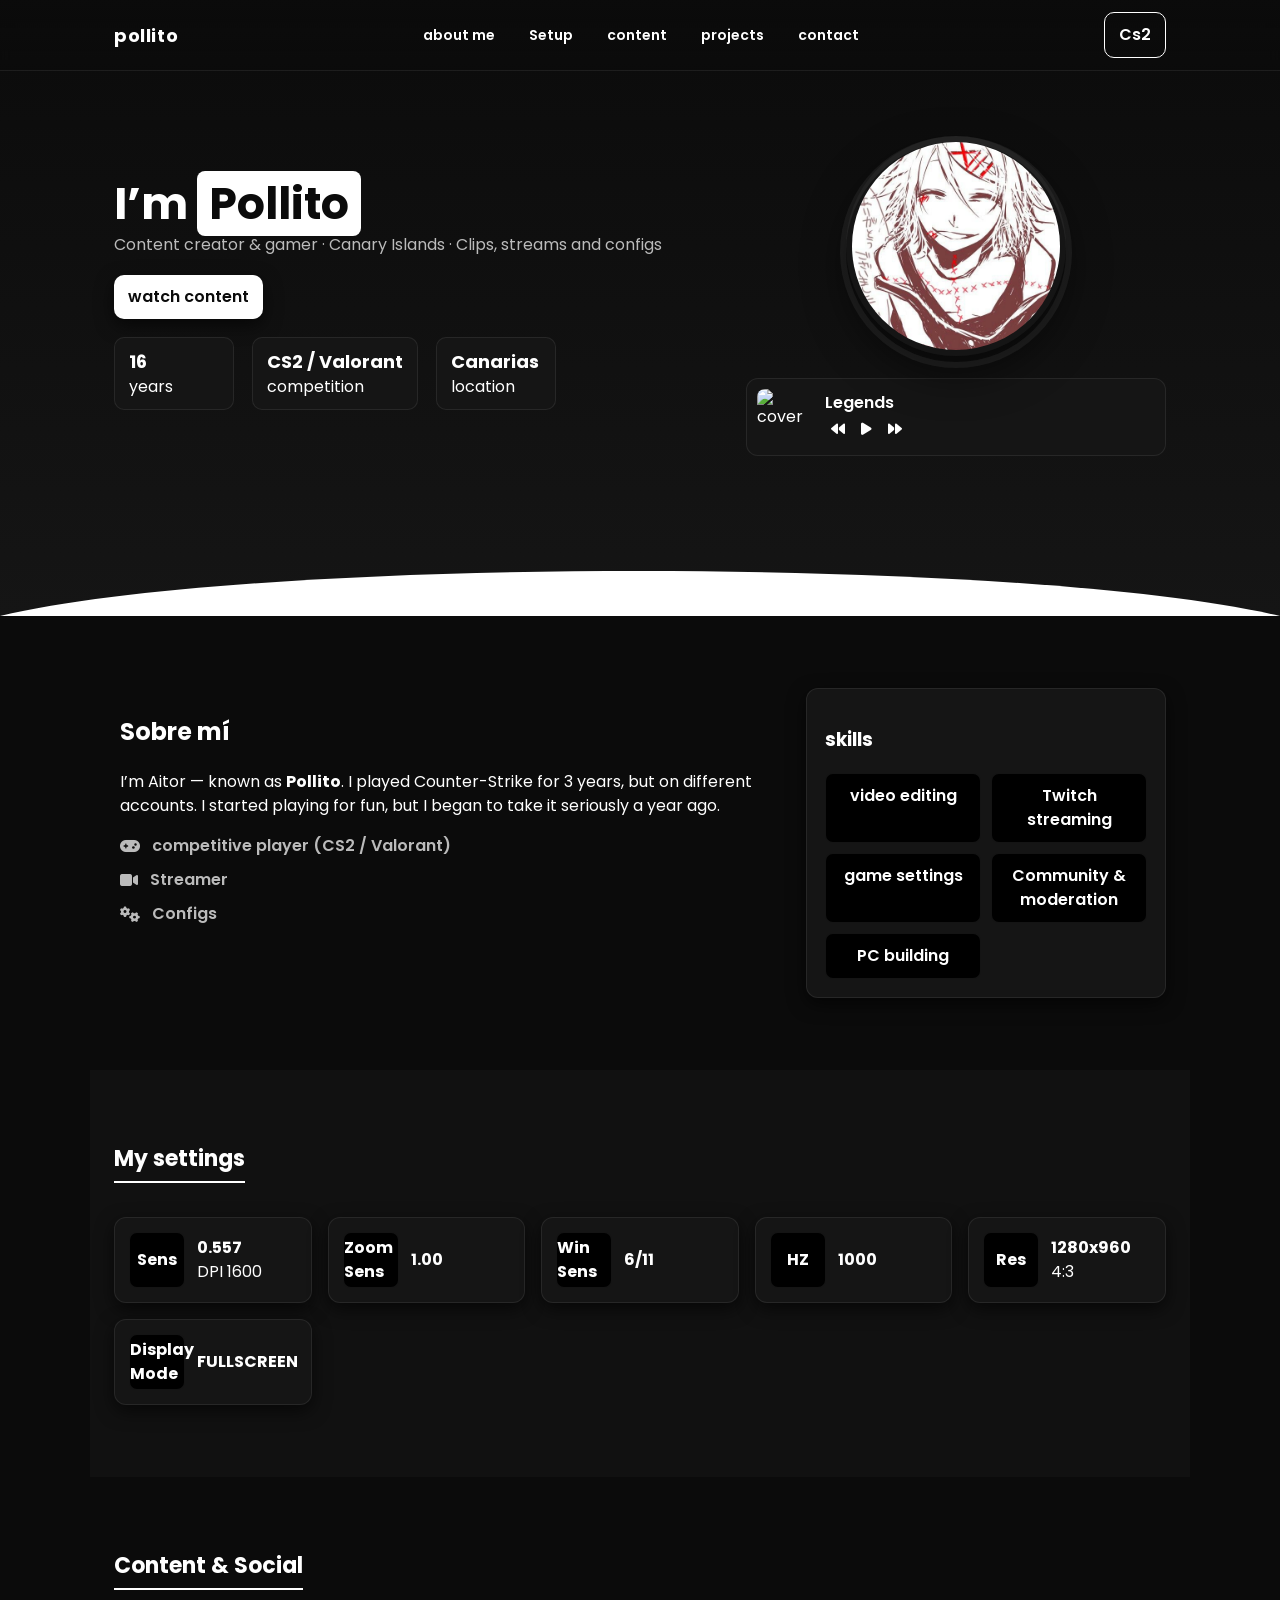
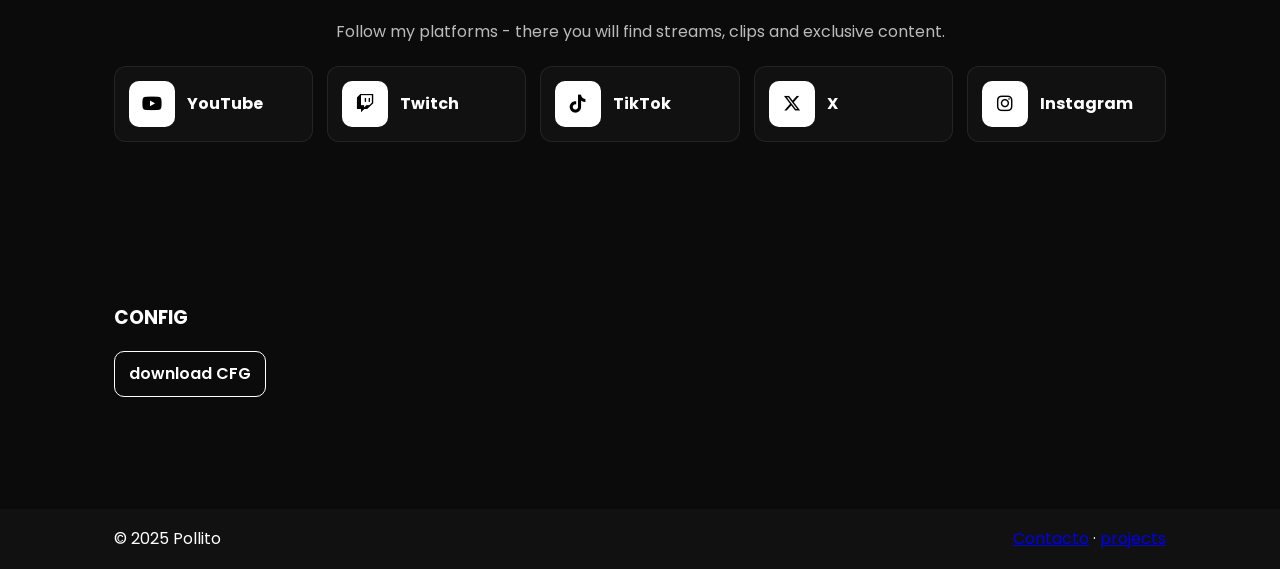
==== cs2.html @ b2fb880d "Add files via upload" ====
<!DOCTYPE html>
<html lang="es">
<head>
  <meta charset="utf-8" />
  <meta name="viewport" content="width=device-width,initial-scale=1" />
  <title>Pollito</title>

  <link href="https://fonts.googleapis.com/css2?family=Poppins:wght@300;400;600;700&display=swap" rel="stylesheet">
  <link rel="stylesheet" href="https://cdnjs.cloudflare.com/ajax/libs/font-awesome/6.5.0/css/all.min.css">

  <link rel="stylesheet" href="css/style.css">

  <script src="https://cdnjs.cloudflare.com/ajax/libs/gsap/3.12.0/gsap.min.js" defer></script>
  <script src="https://cdnjs.cloudflare.com/ajax/libs/gsap/3.12.0/ScrollTrigger.min.js" defer></script>
</head>
<body>

  <header class="nav">
    <div class="nav-inner">
      <div class="brand">pollito</div>
      <nav>
        <a href="#about">about me</a>
        <a href="#setup">Setup</a>
        <a href="#content">content</a>
        <a href="#projects">projects</a>
        <a href="#contact">contact</a>
      </nav>
      <a href="cs2.html" target="_blank" id="cta-join" class="btn-outline">
        Cs2
      </a>
    </div>
  </header>

  <section class="hero" id="home" aria-label="Hero">
    <div class="hero-inner">
      <div class="hero-left">
        <h1 class="hero-title">I’m <span>Pollito</span></h1>
        <p class="hero-sub">Content creator & gamer · Canary Islands · Clips, streams and configs</p>

        <div class="hero-actions">
          <a href="#content" class="btn-solid">watch content</a>
        </div>

        <div class="hero-stats">
          <div><strong>16</strong><span>years</span></div>
          <div><strong>CS2 / Valorant</strong><span>competition</span></div>
          <div><strong>Canarias</strong><span>location</span></div>
        </div>
      </div>

      <div class="hero-right">
        <div class="portrait-wrap">
          <img src="images/perfil.jpg" alt="Foto de Pollito" class="portrait">
          <div class="portrait-ring"></div>
        </div>
        <div class="mini-player">
          <img src="images/default-cover.jpg" alt="cover" id="mini-cover" class="mini-cover">
          <div class="mini-meta">
            <div id="mini-title">Legends</div>
            <div class="mini-controls">
              <button id="mini-prev"><i class="fas fa-backward"></i></button>
              <button id="mini-play"><i class="fas fa-play"></i></button>
              <button id="mini-next"><i class="fas fa-forward"></i></button>
              <audio id="audio-player"></audio>
            </div>
          </div>
        </div>
      </div>
    </div>

    <svg class="hero-divider" width="100%" height="60" viewBox="0 0 100 20" preserveAspectRatio="none" aria-hidden="true">
      <path d="M0,20 C20,0 80,0 100,20 L100,100 L0,100 Z" fill="#fff"></path>
    </svg>
  </section>

  <section id="about" class="section">
    <div class="container">
      <div class="section-grid about-grid">
        <div class="about-card">
          <h2>Sobre mí</h2>
          <p>I’m Aitor — known as <strong>Pollito</strong>. I played Counter-Strike for 3 years, but on different accounts. I started playing for fun, but I began to take it seriously a year ago.</p>
          <ul class="about-list">
            <li><i class="fas fa-gamepad"></i> competitive player (CS2 / Valorant)</li>
            <li><i class="fas fa-video"></i> Streamer</li>
            <li><i class="fas fa-cogs"></i> Configs</li>
          </ul>
        </div>

        <div class="skills-card">
          <h3>skills</h3>
          <div class="skills-grid">
            <div class="skill">video editing</div>
            <div class="skill">Twitch streaming</div>
            <div class="skill">game settings</div>
            <div class="skill">Community & moderation</div>
            <div class="skill">PC building</div>
          </div>
        </div>
      </div>
    </div>
  </section>

  <section id="setup" class="section section-alt">
    <div class="container">
      <h2 class="section-title center">My settings</h2>
      <div class="setup-grid">
        <div class="setup-card">
          <div class="setup-icon">Sens</div>
          <div class="setup-desc"><strong>0.557</strong><span>DPI 1600</span></div>
        </div>
        <div class="setup-card">
          <div class="setup-icon">Zoom Sens</div>
          <div class="setup-desc"><strong>1.00</strong><span></span></div>
        </div>
        <div class="setup-card">
          <div class="setup-icon">Win Sens</div>
          <div class="setup-desc"><strong>6/11</strong><span></span></div>
        </div>
        <div class="setup-card">
          <div class="setup-icon">HZ</div>
          <div class="setup-desc"><strong>1000</strong><span></span></div>
        </div>
        <div class="setup-card">
          <div class="setup-icon">Res</div>
          <div class="setup-desc"><strong>1280x960</strong><span>4:3</span></div>
        </div>
        <div class="setup-card">
          <div class="setup-icon">Display Mode</div>
          <div class="setup-desc"><strong>FULLSCREEN</strong><span></span></div>
        </div>
      </div>
    </div>
  </section>

  <section id="content" class="section">
    <div class="container">
      <h2 class="section-title">Content & Social</h2>
      <p class="muted center">Follow my platforms - there you will find streams, clips and exclusive content.</p>

      <div class="social-grid">
        <a class="social-card" href="https://youtube.com/@pollito-p7k" target="_blank">
          <div class="icon"><i class="fab fa-youtube"></i></div>
          <div class="meta"><strong>YouTube</strong><span></span></div>
        </a>

        <a class="social-card" href="https://twitch.tv/aitorgs10" target="_blank">
          <div class="icon"><i class="fab fa-twitch"></i></div>
          <div class="meta"><strong>Twitch</strong><span></span></div>
        </a>

        <a class="social-card" href="https://www.tiktok.com/@pollito99998" target="_blank">
          <div class="icon"><i class="fab fa-tiktok"></i></div>
          <div class="meta"><strong>TikTok</strong><span></span></div>
        </a>

        <a class="social-card" href="https://x.com/pollito1337" target="_blank">
          <div class="icon"><i class="fab fa-x-twitter"></i></div>
          <div class="meta"><strong>X</strong><span></span></div>
        </a>

        <a class="social-card" href="https://instagram.com/tuusuario" target="_blank">
          <div class="icon"><i class="fab fa-instagram"></i></div>
          <div class="meta"><strong>Instagram</strong><span></span></div>
        </a>
      </div>
    </div>
  </section>

  

  <section id="contact" class="section">


        <aside class="contact-info">
          <h3>CONFIG</h3>

          <div class="download-cfg">
            <a href="/download/config.7z" download class="btn-outline">download CFG</a>
          </div>
        </aside>
      </div>
    </div>
  </section>

  <div id="project-modal" class="modal" aria-hidden="true">
    <div class="modal-inner">
      <button id="modal-close" class="modal-close"><i class="fas fa-times"></i></button>
      <img id="modal-img" src="" alt="">
      <div class="modal-content">
        <h3 id="modal-title"></h3>
        <p id="modal-desc"></p>
        <div class="modal-actions">
          <a id="modal-link" href="#" target="_blank" class="btn-solid">open</a>
          <button id="modal-close2" class="btn-link">close</button>
        </div>
      </div>
    </div>
  </div>

  <footer class="footer">
    <div class="footer-inner">
      <div>© 2025 Pollito</div>
      <div class="footer-links"><a href="#contact">Contacto</a> · <a href="#projects">projects</a></div>
    </div>
  </footer>

  <script src="js/script.js" defer></script>
</body>
</html>
---- css/style.css ----
:root{
  --bg: #0b0b0b;       
  --fg: #ffffff;       
  --muted: #bbbbbb;    
  --accent: #ffffff;   
  --glass: rgba(255,255,255,0.04);
  --card: #151515;     
  --radius: 12px;
  --maxw: 1100px;
  --container-padding: 24px;
  --shadow: 0 6px 18px rgba(0,0,0,0.6);
  --glass-2: rgba(255,255,255,0.08);
}

*{box-sizing:border-box}
html,body{height:100%}
body{
  margin:0;
  background:var(--bg);
  color:var(--fg);
  font-family: "Poppins", system-ui, -apple-system, "Segoe UI", Roboto, "Helvetica Neue", Arial;
  -webkit-font-smoothing:antialiased;
  -moz-osx-font-smoothing:grayscale;
  line-height:1.5;
}

.nav{
  position:fixed;
  top:0; left:0; right:0;
  background:linear-gradient(180deg, rgba(11,11,11,0.9), rgba(11,11,11,0.7));
  backdrop-filter: blur(6px);
  border-bottom:1px solid var(--glass-2);
  z-index:1200;
}
.nav-inner{
  max-width:var(--maxw);
  margin:0 auto;
  padding:12px var(--container-padding);
  display:flex;
  align-items:center;
  gap:20px;
  justify-content:space-between;
}
.brand{font-weight:700;font-size:18px;letter-spacing:0.6px}
.nav-inner nav{display:flex;gap:18px;align-items:center}
.nav-inner nav a{
  text-decoration:none;
  color:var(--fg);
  font-weight:600;
  font-size:14px;
  padding:8px;
  border-radius:8px;
  transition:all .22s;
}
.nav-inner nav a:hover{background:var(--glass);transform:translateY(-2px)}

.btn-solid, .btn-outline, .btn-link{
  display:inline-flex;
  align-items:center;
  gap:10px;
  border-radius:10px;
  padding:10px 14px;
  font-weight:600;
  text-decoration:none;
  cursor:pointer;
}
.btn-solid{
  background: var(--fg);
  color: var(--bg);
  border: none;
  box-shadow: var(--shadow);
}
.btn-solid:hover{
  transform: translateY(-3px);
  background: #ddd;
  color: #000;
}
.btn-outline{
  background: transparent;
  border: 1px solid var(--fg);
  color: var(--fg);
}
.btn-outline:hover{
  background: var(--fg);
  color: var(--bg);
}
.btn-link{
  background: transparent;
  border: none;
  color: var(--muted);
}

.hero{
  padding-top:88px;
  background:linear-gradient(180deg, #0b0b0b 0%, #151515 100%);
  position:relative;
  overflow:hidden;
}
.hero-inner{
  max-width:var(--maxw);
  margin:0 auto;
  padding:48px var(--container-padding) 72px;
  display:grid;
  grid-template-columns: 1fr 420px;
  gap:36px;
  align-items:center;
}
.hero-left{padding-right:20px}
.hero-title{font-size:44px;margin:0 0 6px;font-weight:700;line-height:1.02}
.hero-title span{background:var(--fg);color:var(--bg);padding:2px 12px;border-radius:8px}
.hero-sub{color:var(--muted);margin:0 0 18px}
.hero-actions{display:flex;gap:12px;margin-bottom:18px}
.hero-stats{display:flex;gap:18px;margin-top:14px}
.hero-stats div{
  background:var(--card);
  padding:10px 14px;
  border-radius:10px;
  border:1px solid var(--glass-2);
  min-width:120px;
}
.hero-stats strong{display:block;font-size:18px}

.portrait-wrap{position:relative;width:220px;height:220px;margin:0 auto}
.portrait{width:100%;height:100%;object-fit:cover;border-radius:50%;display:block;border:6px solid #151515;box-shadow:0 18px 40px rgba(0,0,0,0.5)}
.portrait-ring{position:absolute;inset:0;border-radius:50%;box-shadow:0 0 0 6px rgba(255,255,255,0.06);pointer-events:none;transform:translateY(6px);}

.mini-player{display:flex;gap:12px;align-items:center;margin-top:22px;background:var(--card);padding:10px;border-radius:12px;border:1px solid var(--glass-2)}
.mini-cover{width:56px;height:56px;object-fit:cover;border-radius:8px}
.mini-meta{display:flex;flex-direction:column}
.mini-meta #mini-title{font-weight:600}
.mini-controls button{background:transparent;border:none;padding:6px;font-size:14px;cursor:pointer;color:var(--fg)}

.hero-divider{display:block;margin-top:28px}
.section{padding:72px var(--container-padding);max-width:var(--maxw);margin:0 auto}
.section-alt{background:#111}
.center{text-align:center}
.section-title{font-size:22px;margin:0 0 14px;font-weight:700;display:inline-block;border-bottom:2px solid var(--accent);padding-bottom:6px}
.muted{color:var(--muted)}

.about-grid{display:grid;grid-template-columns:1fr 360px;gap:24px;align-items:start}
.about-card{background:transparent;padding:6px}
.about-list{list-style:none;padding:0;margin:14px 0 0;display:flex;flex-direction:column;gap:10px}
.about-list li{display:flex;gap:12px;align-items:center;color:var(--muted);font-weight:600}
.skills-card{background:var(--card);padding:18px;border-radius:12px;border:1px solid var(--glass-2);box-shadow:var(--shadow)}
.skills-grid{display:grid;grid-template-columns:repeat(2,1fr);gap:10px;margin-top:12px}
.skill{background:#000;border:1px solid var(--glass-2);padding:10px;border-radius:8px;text-align:center;font-weight:600;color:var(--fg)}

.setup-grid{display:grid;grid-template-columns:repeat(auto-fit,minmax(180px,1fr));gap:16px;margin-top:20px}
.setup-card{
  display:flex;gap:12px;align-items:center;
  background:var(--card);
  padding:14px;border-radius:12px;
  border:1px solid var(--glass-2);
  box-shadow:var(--shadow);
  transition:transform .22s,box-shadow .22s
}
.setup-card:hover{transform:translateY(-6px);box-shadow:0 28px 60px rgba(0,0,0,0.6)}
.setup-icon{width:56px;height:56px;border-radius:8px;background:#000;border:1px solid var(--glass-2);display:grid;place-items:center;font-weight:700;color:var(--fg)}
.setup-desc strong{display:block}

.social-grid{display:grid;grid-template-columns:repeat(auto-fit,minmax(160px,1fr));gap:14px;margin-top:22px}
.social-card{
  display:flex;gap:12px;align-items:center;
  padding:14px;border-radius:12px;
  border:1px solid var(--glass-2);
  background:#111;
  text-decoration:none;color:var(--fg);
  transition:transform .18s,box-shadow .18s
}
.social-card:hover{transform:translateY(-6px);box-shadow:0 18px 40px rgba(0,0,0,0.5)}
.social-card .icon{width:46px;height:46px;border-radius:10px;background:#fff;color:#000;display:grid;place-items:center;font-size:18px}

.projects-grid{display:grid;grid-template-columns:repeat(auto-fit,minmax(260px,1fr));gap:18px;margin-top:18px}
.project-card{
  background:#111;border-radius:12px;overflow:hidden;
  border:1px solid var(--glass-2);
  cursor:pointer;box-shadow:var(--shadow);
  display:flex;flex-direction:column;
  transition:transform .18s
}
.project-card img{width:100%;height:160px;object-fit:cover}
.project-meta{padding:14px;display:flex;flex-direction:column;gap:8px}
.project-meta h3{margin:0;font-size:18px;color:var(--fg)}
.project-meta p{margin:0;color:var(--muted)}

.contact-grid{display:grid;grid-template-columns:1fr 340px;gap:22px;align-items:start}
.contact-card{
  background:var(--card);padding:18px;border-radius:12px;
  border:1px solid var(--glass-2);box-shadow:var(--shadow)
}
.form input,.form textarea{
  width:100%;padding:12px;border:1px solid var(--glass-2);
  border-radius:8px;background:#000;color:var(--fg)
}
.form textarea{resize:vertical}
.form-actions{display:flex;gap:10px;margin-top:10px;align-items:center}

.footer{background:#111;color:#fff;padding:18px 0;margin-top:40px}
.footer-inner{max-width:var(--maxw);margin:0 auto;padding:0 var(--container-padding);display:flex;justify-content:space-between;align-items:center}

.modal{position:fixed;inset:0;display:none;place-items:center;background:rgba(0,0,0,0.8);z-index:2000}
.modal[aria-hidden="false"]{display:grid}
.modal-inner{background:#111;color:#fff;border-radius:12px;max-width:900px;width:90%;display:grid;grid-template-columns:1fr 380px;overflow:hidden}
.modal-inner img{width:100%;height:100%;object-fit:cover}
.modal-content{padding:20px}
.modal-close{position:absolute;top:18px;right:18px;background:transparent;border:none;color:#fff;font-size:20px;cursor:pointer}

@media (max-width: 980px){
  .hero-inner{grid-template-columns:1fr;gap:22px}
  .about-grid{grid-template-columns:1fr}
  .contact-grid{grid-template-columns:1fr}
  .nav-inner nav{display:none}
}
@media (max-width:600px){
  .hero-title{font-size:34px}
  .portrait-wrap{width:160px;height:160px}
  .mini-player{display:none}
}
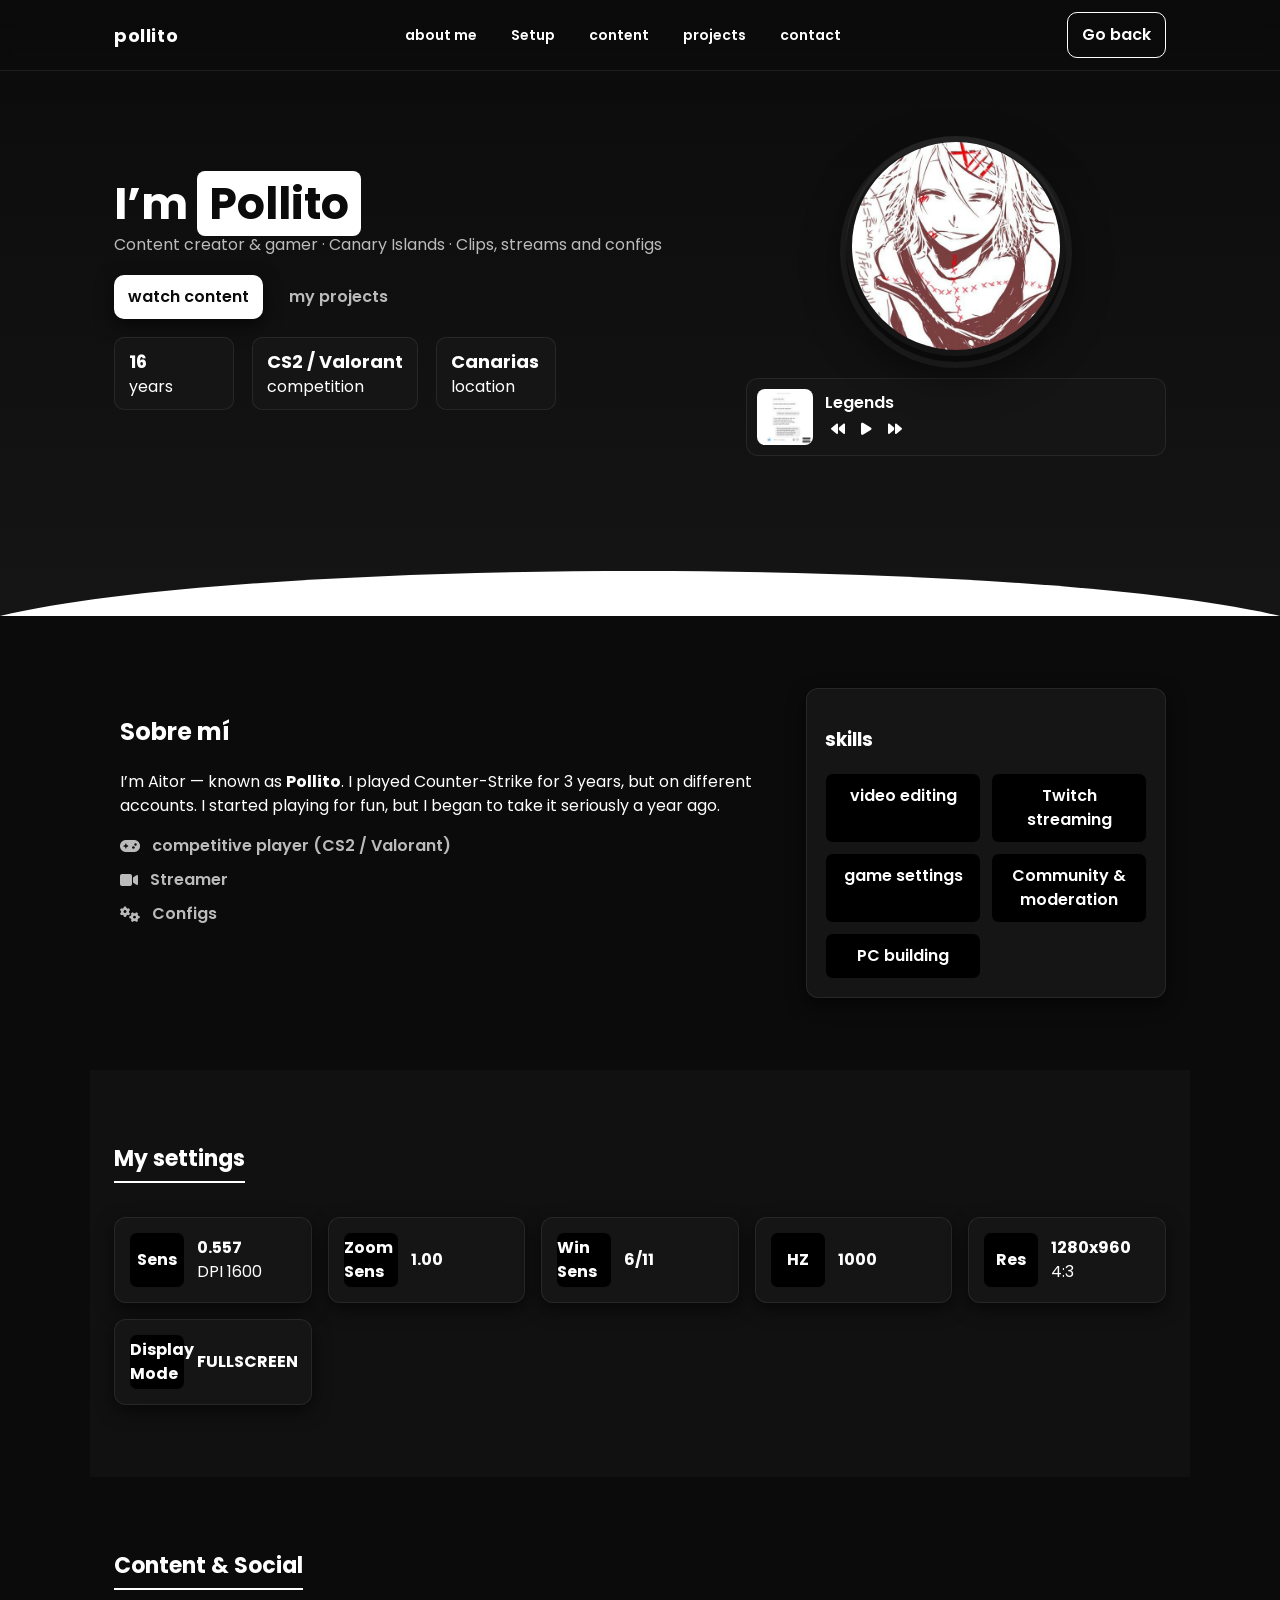
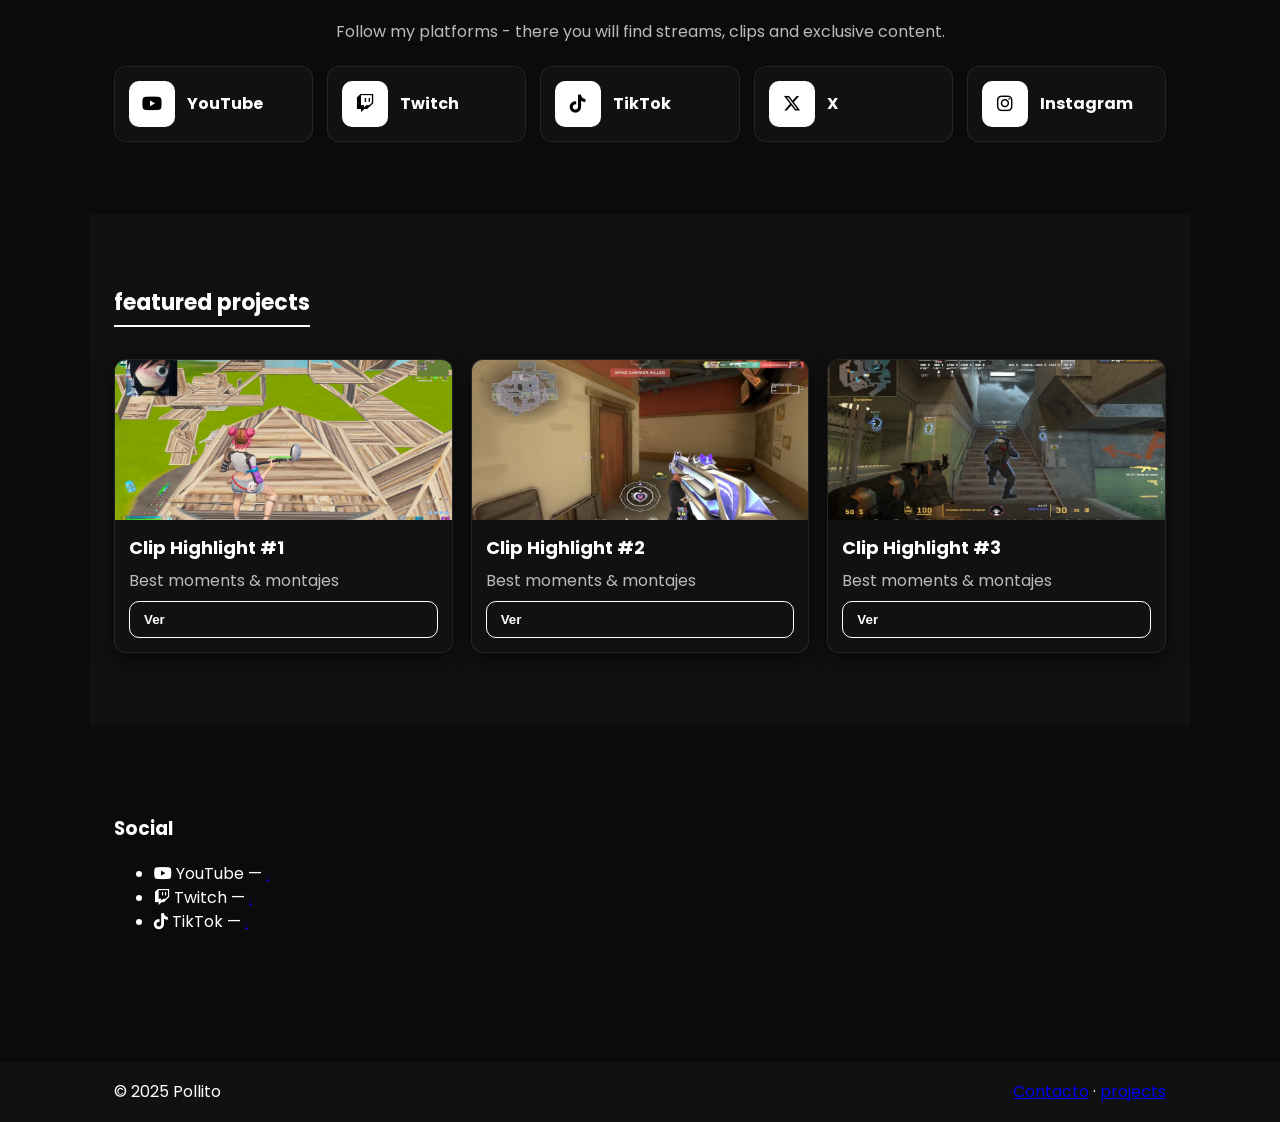
==== commit 715d2bcd: "Update cs2.html" ====
--- a/cs2.html
+++ b/cs2.html
@@ -25,8 +25,8 @@
         <a href="#projects">projects</a>
         <a href="#contact">contact</a>
       </nav>
-      <a href="cs2.html" target="_blank" id="cta-join" class="btn-outline">
-        Cs2
+      <a href="index.html" target="_blank" id="cta-join" class="btn-outline">
+        Go back
       </a>
     </div>
   </header>
@@ -39,6 +39,7 @@
 
         <div class="hero-actions">
           <a href="#content" class="btn-solid">watch content</a>
+          <a href="#projects" class="btn-link">my projects</a>
         </div>
 
         <div class="hero-stats">
@@ -166,17 +167,52 @@
     </div>
   </section>
 
-  
+  <section id="projects" class="section section-alt">
+    <div class="container">
+      <h2 class="section-title center">featured projects</h2>
+
+      <div class="projects-grid">
+        <article class="project-card" data-title="Clip Highlight #1" data-desc="dogshit clip" data-img="images/project1.png" data-link="https://www.twitch.tv/aitorgs10/clip/ExuberantBoxyLapwingFunRun-XCbocYmGXAchrtom">
+          <img src="images/project1.png" alt="Project 1">
+          <div class="project-meta">
+            <h3>Clip Highlight #1</h3>
+            <p>Best moments & montajes</p>
+            <button class="btn-outline open-project">Ver</button>
+          </div>
+        </article>
+
+        <article class="project-card" data-title="Clip Highlight #2" data-desc="2 hs Desert Eagle" data-img="images/project2.png" data-link="https://www.twitch.tv/aitorgs10/clip/BovineModernKangarooTBCheesePull-E47AoyQ7fmG8jhPP">
+          <img src="images/project2.png" alt="Project 2">
+          <div class="project-meta">
+            <h3>Clip Highlight #2</h3>
+            <p>Best moments & montajes</p>
+            <button class="btn-outline open-project">Ver</button>
+          </div>
+        </article>
+
+        <article class="project-card" data-title="Montaje PC" data-desc="Cs2 ACE (good clip)" data-img="images/project3.png" data-link="https://www.youtube.com/watch?v=1we2a8qryic">
+          <img src="images/project3.png" alt="Project 3">
+          <div class="project-meta">
+            <h3>Clip Highlight #3</h3>
+            <p>Best moments & montajes</p>
+            <button class="btn-outline open-project">Ver</button>
+          </div>
+        </article>
+      </div>
+    </div>
+  </section>
 
   <section id="contact" class="section">
 
 
         <aside class="contact-info">
-          <h3>CONFIG</h3>
-
-          <div class="download-cfg">
-            <a href="/download/config.7z" download class="btn-outline">download CFG</a>
-          </div>
+          <h3>Social</h3>
+          <ul class="contact-list">
+            <li><i class="fab fa-youtube"></i> YouTube — <a href="https://youtube.com/@pollito-p7k" target="_blank">.­</a></li>
+            <li><i class="fab fa-twitch"></i> Twitch — <a href="https://twitch.tv/aitorgs10" target="_blank">.­</a></li>
+            <li><i class="fab fa-tiktok"></i> TikTok — <a href="https://www.tiktok.com/@pollito99998" target="_blank">­.</a></li>
+          </ul>
+
         </aside>
       </div>
     </div>
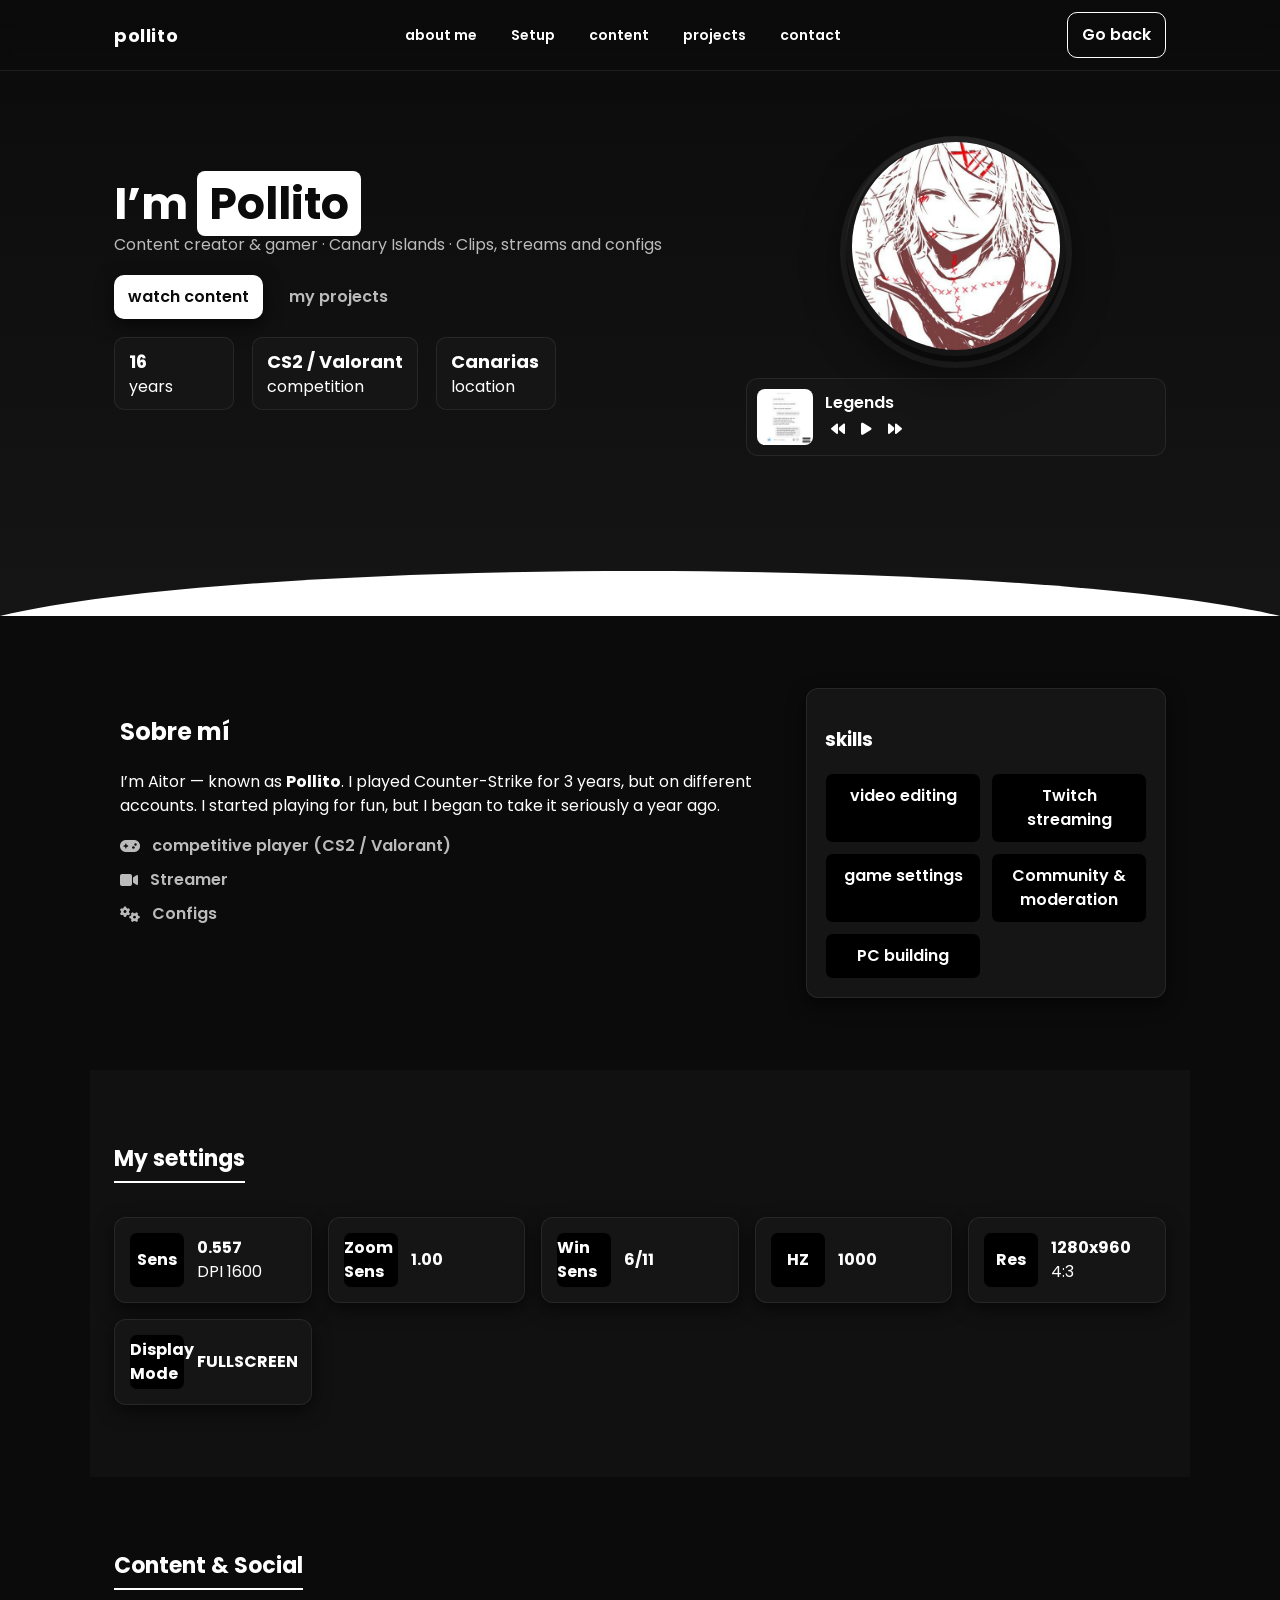
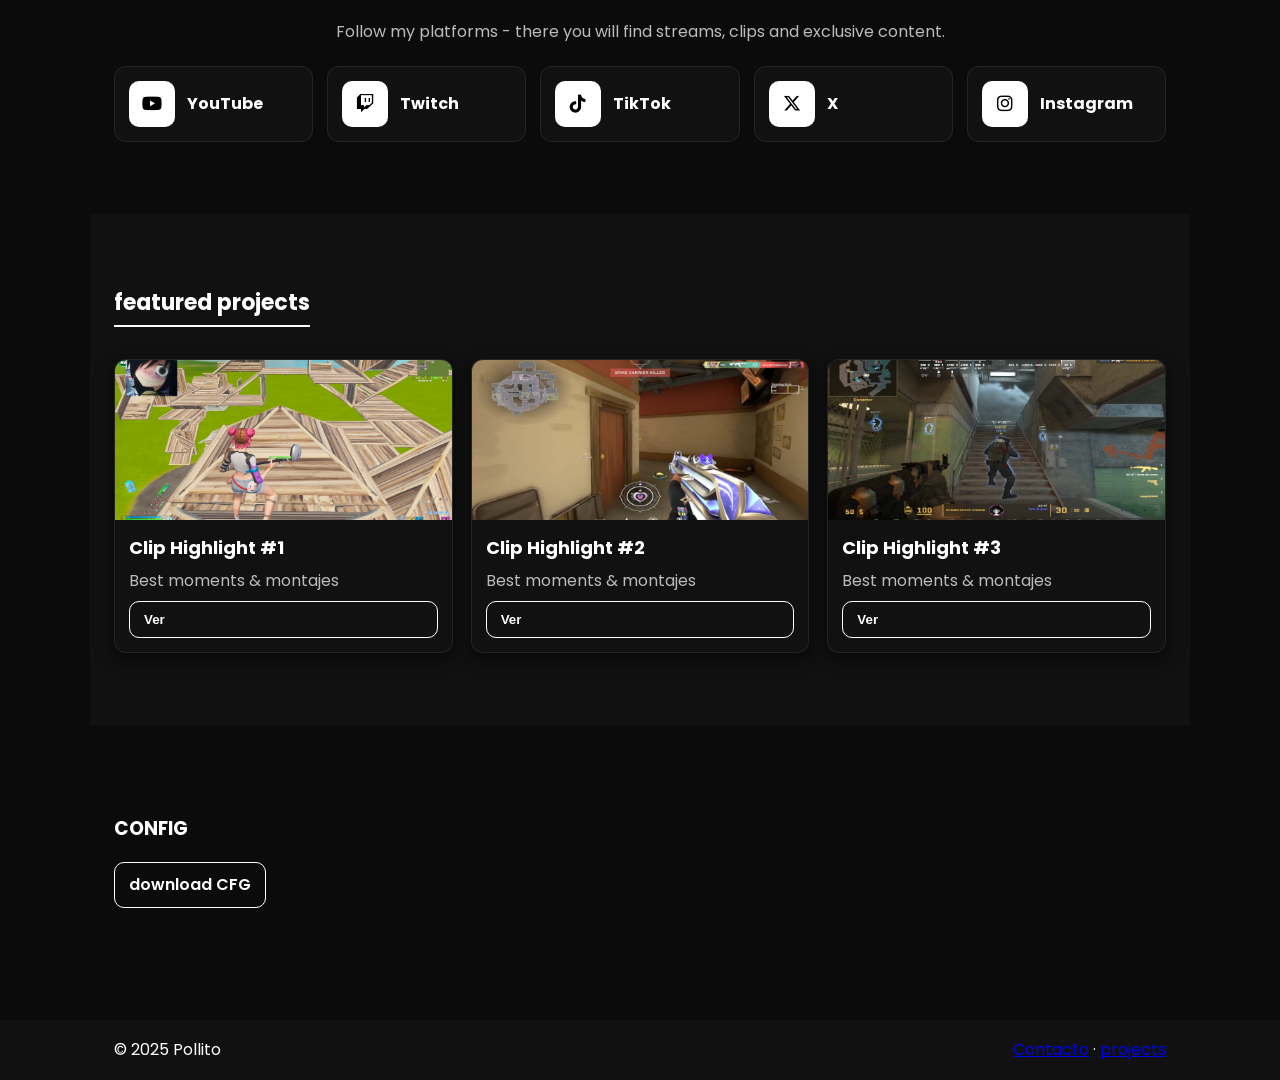
==== commit d2347df1: "Update cs2.html" ====
--- a/cs2.html
+++ b/cs2.html
@@ -206,13 +206,10 @@
 
 
         <aside class="contact-info">
-          <h3>Social</h3>
-          <ul class="contact-list">
-            <li><i class="fab fa-youtube"></i> YouTube — <a href="https://youtube.com/@pollito-p7k" target="_blank">.­</a></li>
-            <li><i class="fab fa-twitch"></i> Twitch — <a href="https://twitch.tv/aitorgs10" target="_blank">.­</a></li>
-            <li><i class="fab fa-tiktok"></i> TikTok — <a href="https://www.tiktok.com/@pollito99998" target="_blank">­.</a></li>
-          </ul>
-
+          <h3>CONFIG</h3>
+          <div class="download-cfg">
+            <a href="/download/config.7z" download class="btn-outline">download CFG</a>
+          </div>
         </aside>
       </div>
     </div>
@@ -243,3 +240,4 @@
   <script src="js/script.js" defer></script>
 </body>
 </html>
+
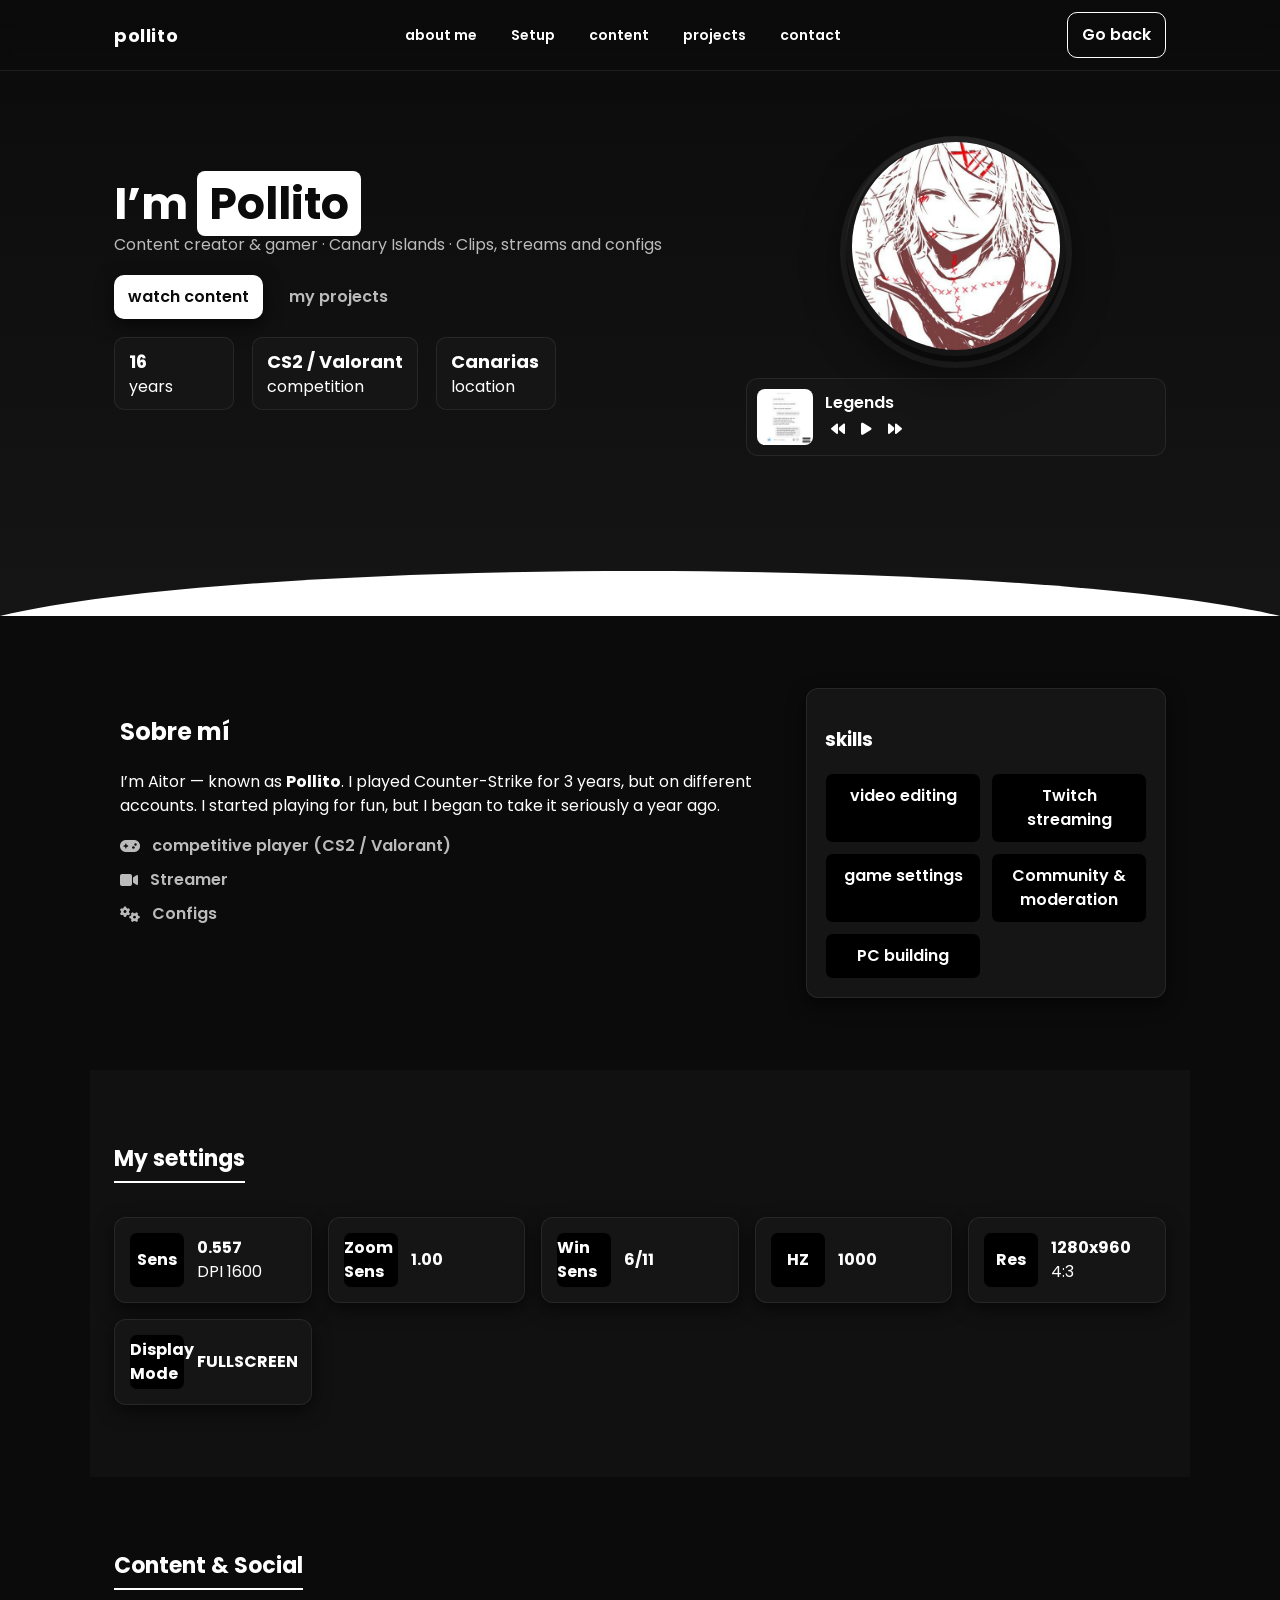
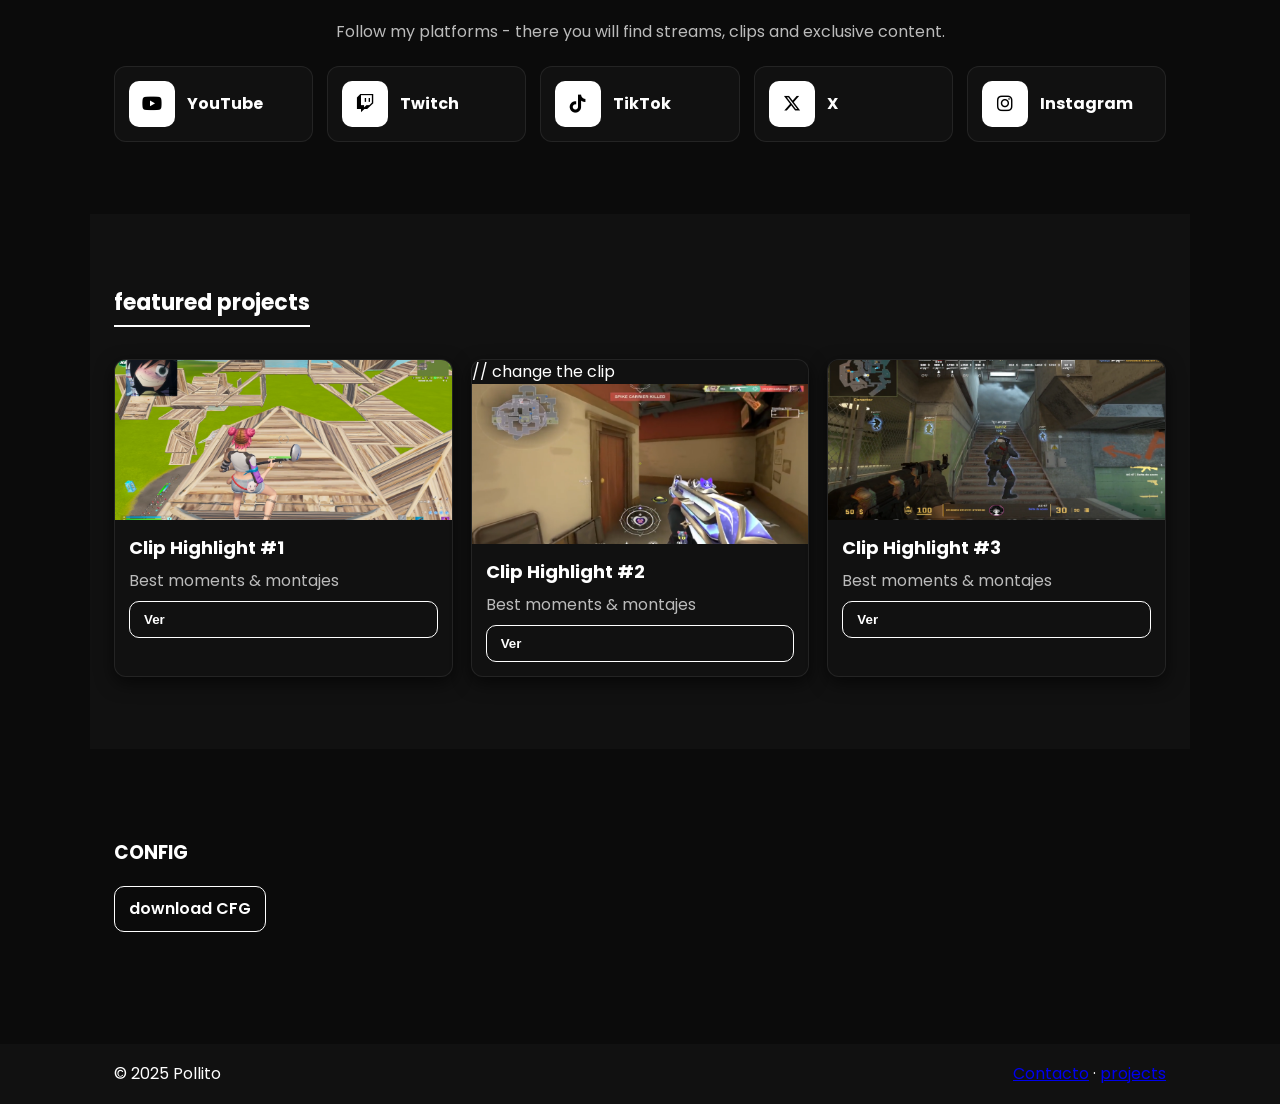
==== commit 2d1bf4a1: "Update cs2.html" ====
--- a/cs2.html
+++ b/cs2.html
@@ -181,7 +181,7 @@
           </div>
         </article>
 
-        <article class="project-card" data-title="Clip Highlight #2" data-desc="2 hs Desert Eagle" data-img="images/project2.png" data-link="https://www.twitch.tv/aitorgs10/clip/BovineModernKangarooTBCheesePull-E47AoyQ7fmG8jhPP">
+        <article class="project-card" data-title="Clip Highlight #2" data-desc="2 hs Desert Eagle" data-img="images/project2.png" data-link="https://www.twitch.tv/aitorgs10/clip/BovineModernKangarooTBCheesePull-E47AoyQ7fmG8jhPP"> // change the clip
           <img src="images/project2.png" alt="Project 2">
           <div class="project-meta">
             <h3>Clip Highlight #2</h3>
@@ -241,3 +241,4 @@
 </body>
 </html>
 
+
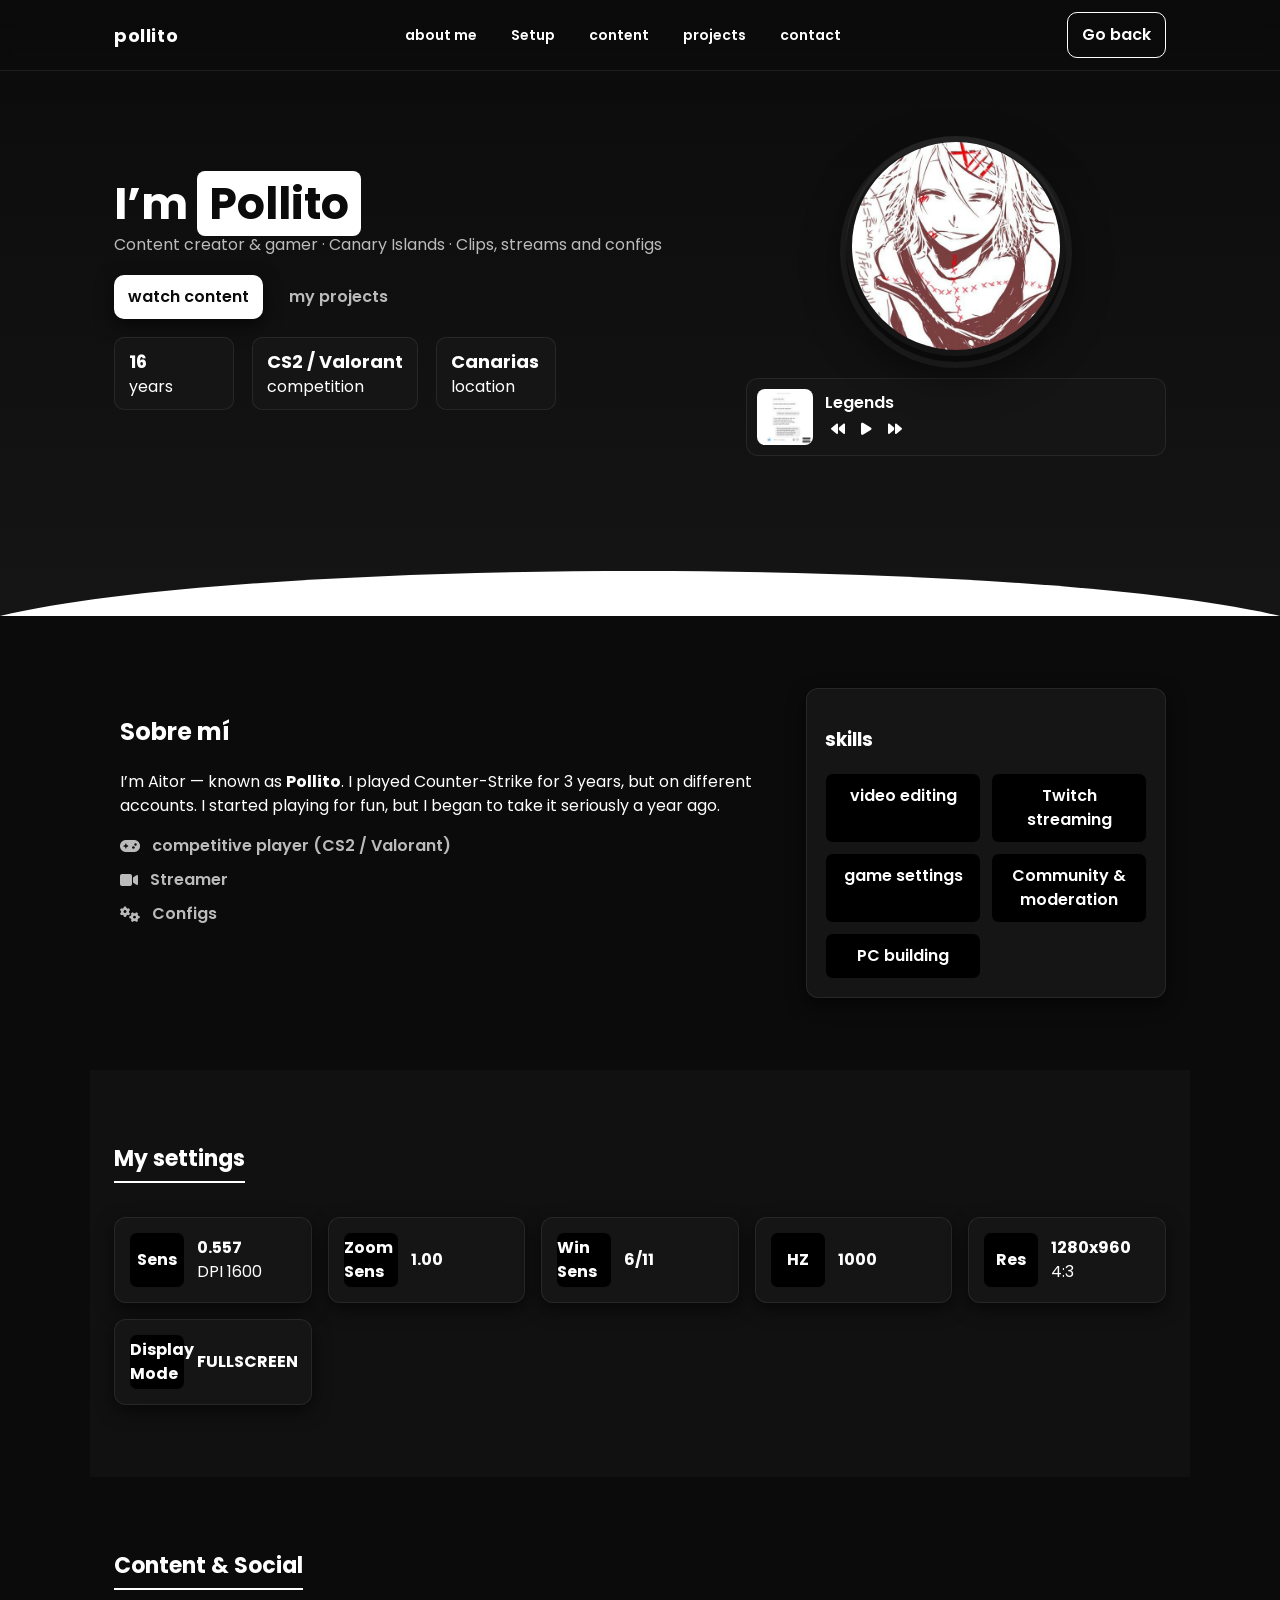
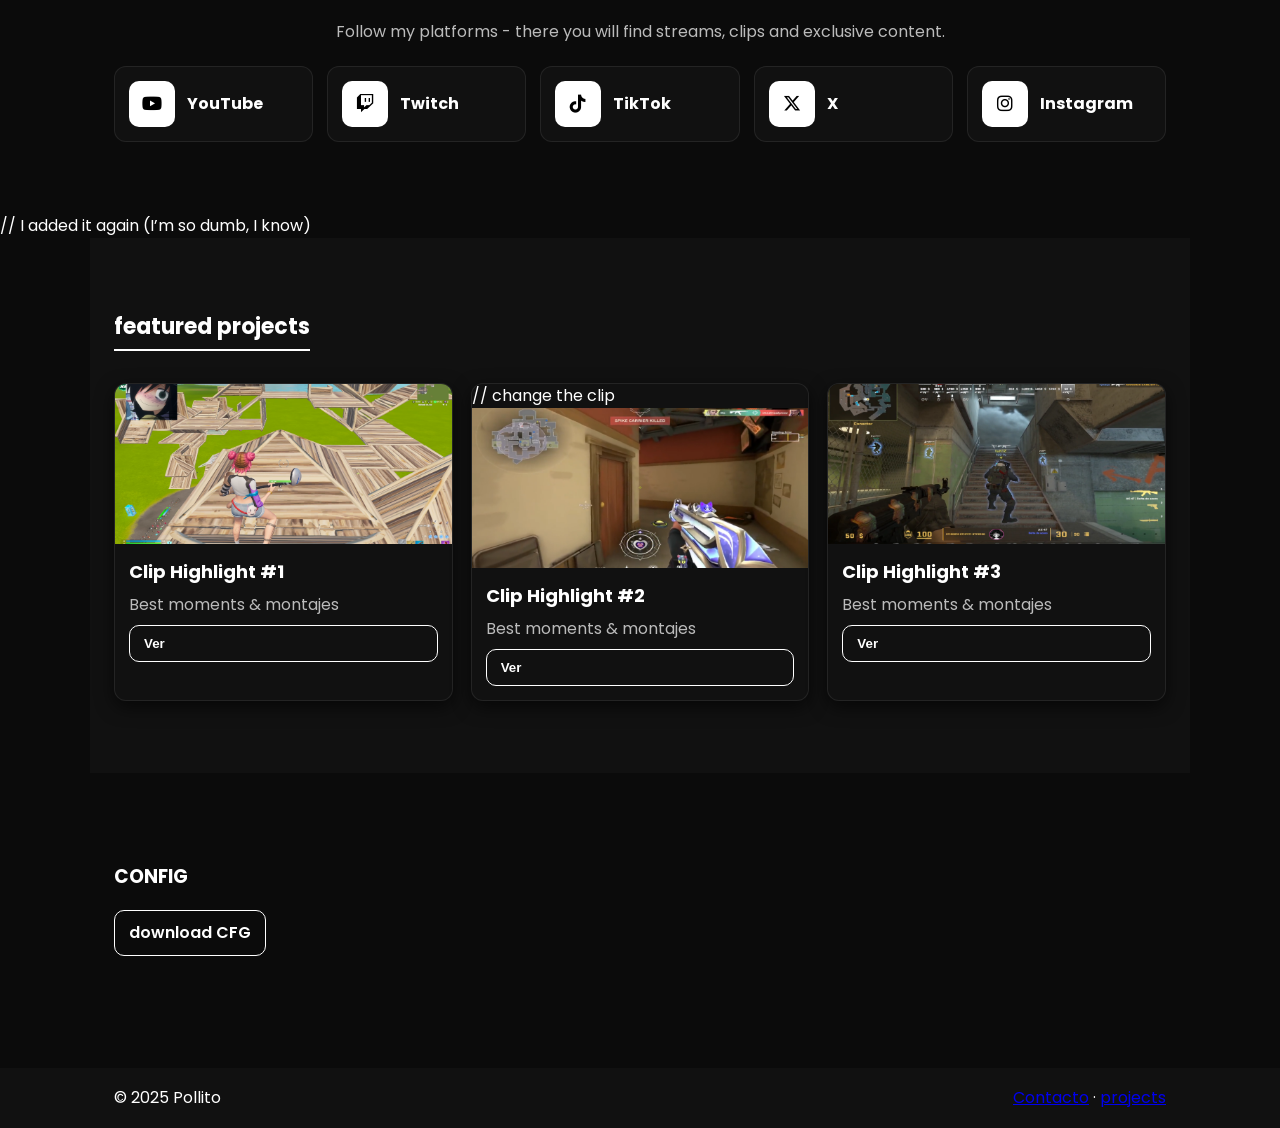
==== commit 62a82ad7: "Update cs2.html" ====
--- a/cs2.html
+++ b/cs2.html
@@ -167,6 +167,7 @@
     </div>
   </section>
 
+  // I added it again (I’m so dumb, I know)
   <section id="projects" class="section section-alt">
     <div class="container">
       <h2 class="section-title center">featured projects</h2>
@@ -242,3 +243,4 @@
 </html>
 
 
+
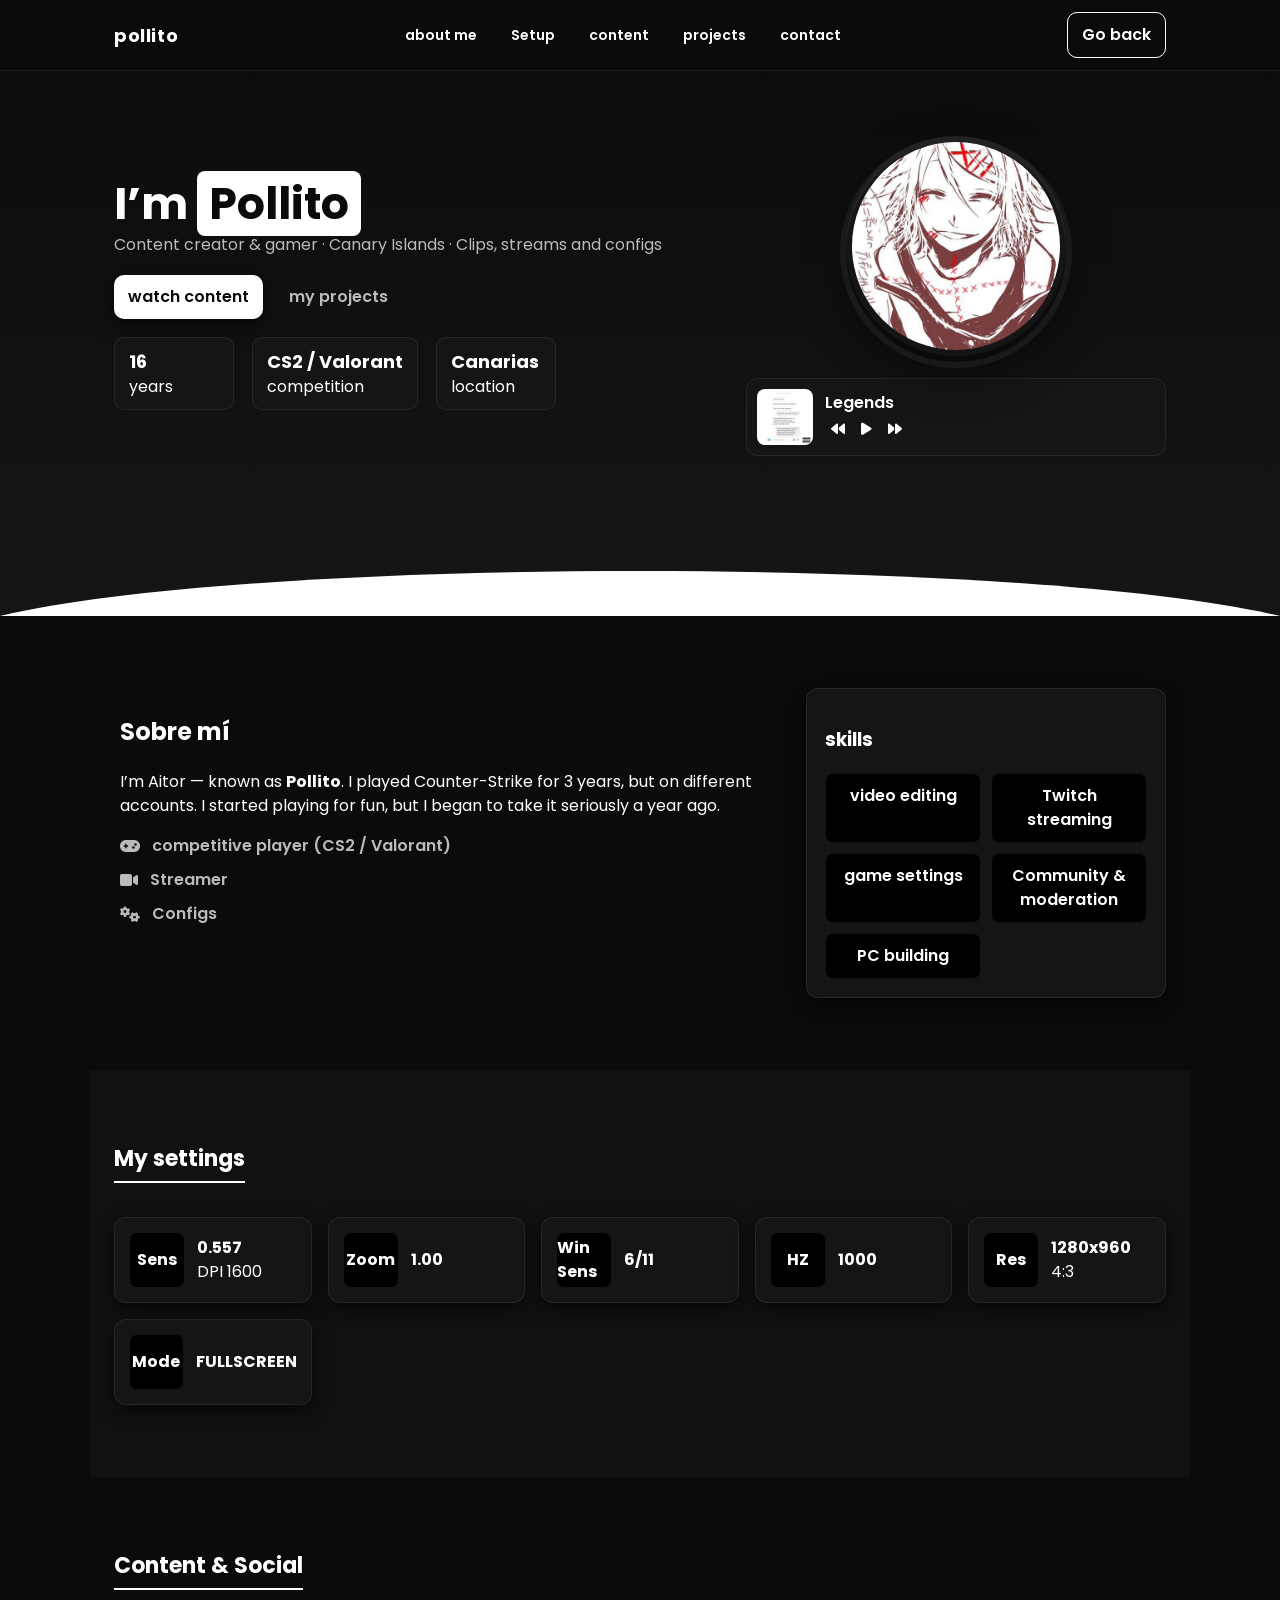
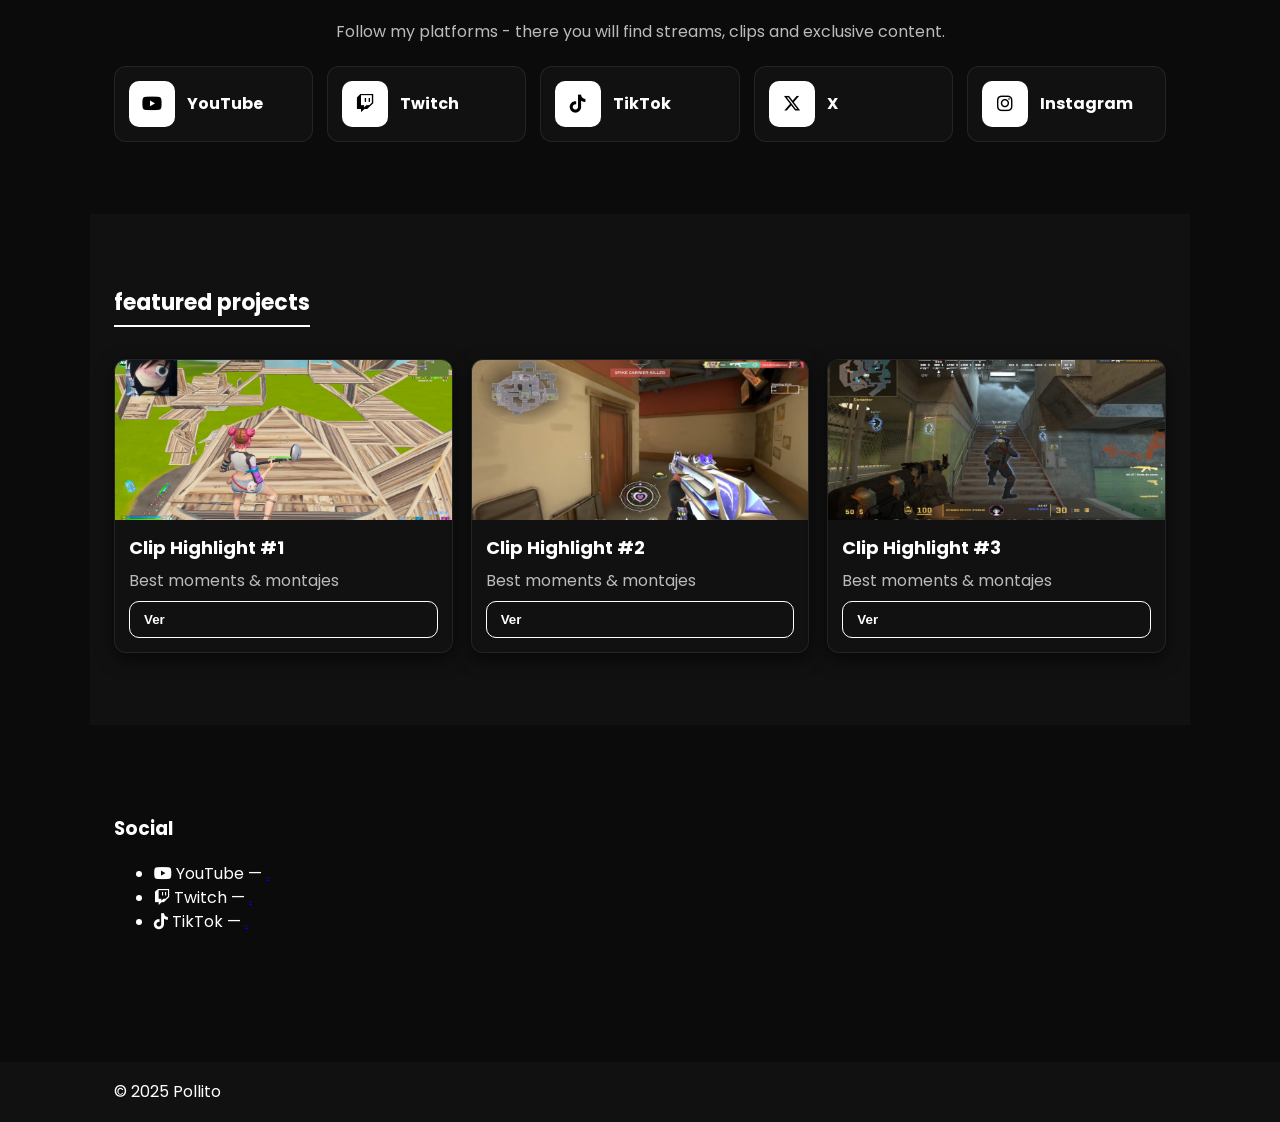
==== commit 651df26c: "Update cs2.html" ====
--- a/cs2.html
+++ b/cs2.html
@@ -110,7 +110,7 @@
           <div class="setup-desc"><strong>0.557</strong><span>DPI 1600</span></div>
         </div>
         <div class="setup-card">
-          <div class="setup-icon">Zoom Sens</div>
+          <div class="setup-icon">Zoom</div>
           <div class="setup-desc"><strong>1.00</strong><span></span></div>
         </div>
         <div class="setup-card">
@@ -126,7 +126,7 @@
           <div class="setup-desc"><strong>1280x960</strong><span>4:3</span></div>
         </div>
         <div class="setup-card">
-          <div class="setup-icon">Display Mode</div>
+          <div class="setup-icon">Mode</div>
           <div class="setup-desc"><strong>FULLSCREEN</strong><span></span></div>
         </div>
       </div>
@@ -167,7 +167,6 @@
     </div>
   </section>
 
-  // I added it again (I’m so dumb, I know)
   <section id="projects" class="section section-alt">
     <div class="container">
       <h2 class="section-title center">featured projects</h2>
@@ -182,7 +181,7 @@
           </div>
         </article>
 
-        <article class="project-card" data-title="Clip Highlight #2" data-desc="2 hs Desert Eagle" data-img="images/project2.png" data-link="https://www.twitch.tv/aitorgs10/clip/BovineModernKangarooTBCheesePull-E47AoyQ7fmG8jhPP"> // change the clip
+        <article class="project-card" data-title="Clip Highlight #2" data-desc="2 hs Desert Eagle" data-img="images/project2.png" data-link="https://www.twitch.tv/aitorgs10/clip/BovineModernKangarooTBCheesePull-E47AoyQ7fmG8jhPP">
           <img src="images/project2.png" alt="Project 2">
           <div class="project-meta">
             <h3>Clip Highlight #2</h3>
@@ -207,10 +206,13 @@
 
 
         <aside class="contact-info">
-          <h3>CONFIG</h3>
-          <div class="download-cfg">
-            <a href="/download/config.7z" download class="btn-outline">download CFG</a>
-          </div>
+          <h3>Social</h3>
+          <ul class="contact-list">
+            <li><i class="fab fa-youtube"></i> YouTube — <a href="https://youtube.com/@pollito-p7k" target="_blank">.­</a></li>
+            <li><i class="fab fa-twitch"></i> Twitch — <a href="https://twitch.tv/aitorgs10" target="_blank">.­</a></li>
+            <li><i class="fab fa-tiktok"></i> TikTok — <a href="https://www.tiktok.com/@pollito99998" target="_blank">­.</a></li>
+          </ul>
+
         </aside>
       </div>
     </div>
@@ -234,13 +236,9 @@
   <footer class="footer">
     <div class="footer-inner">
       <div>© 2025 Pollito</div>
-      <div class="footer-links"><a href="#contact">Contacto</a> · <a href="#projects">projects</a></div>
     </div>
   </footer>
 
   <script src="js/script.js" defer></script>
 </body>
 </html>
-
-
-
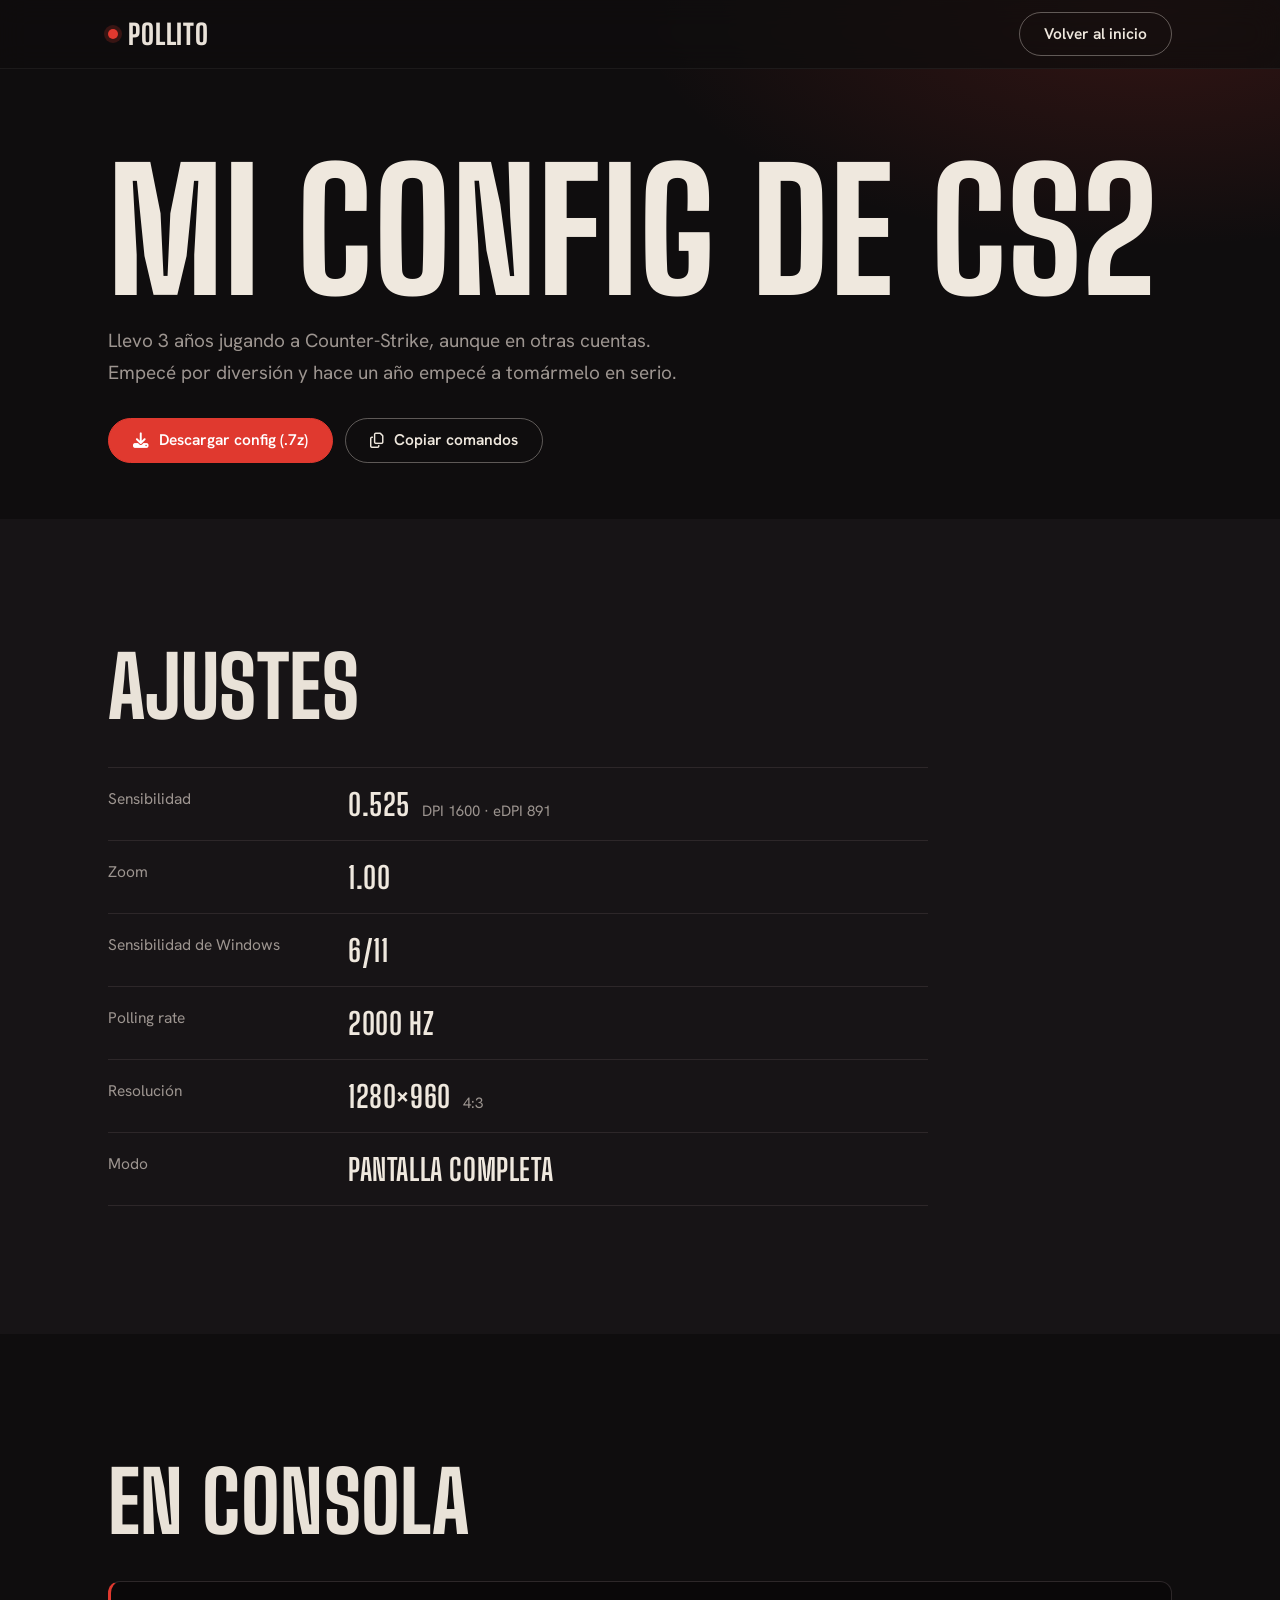
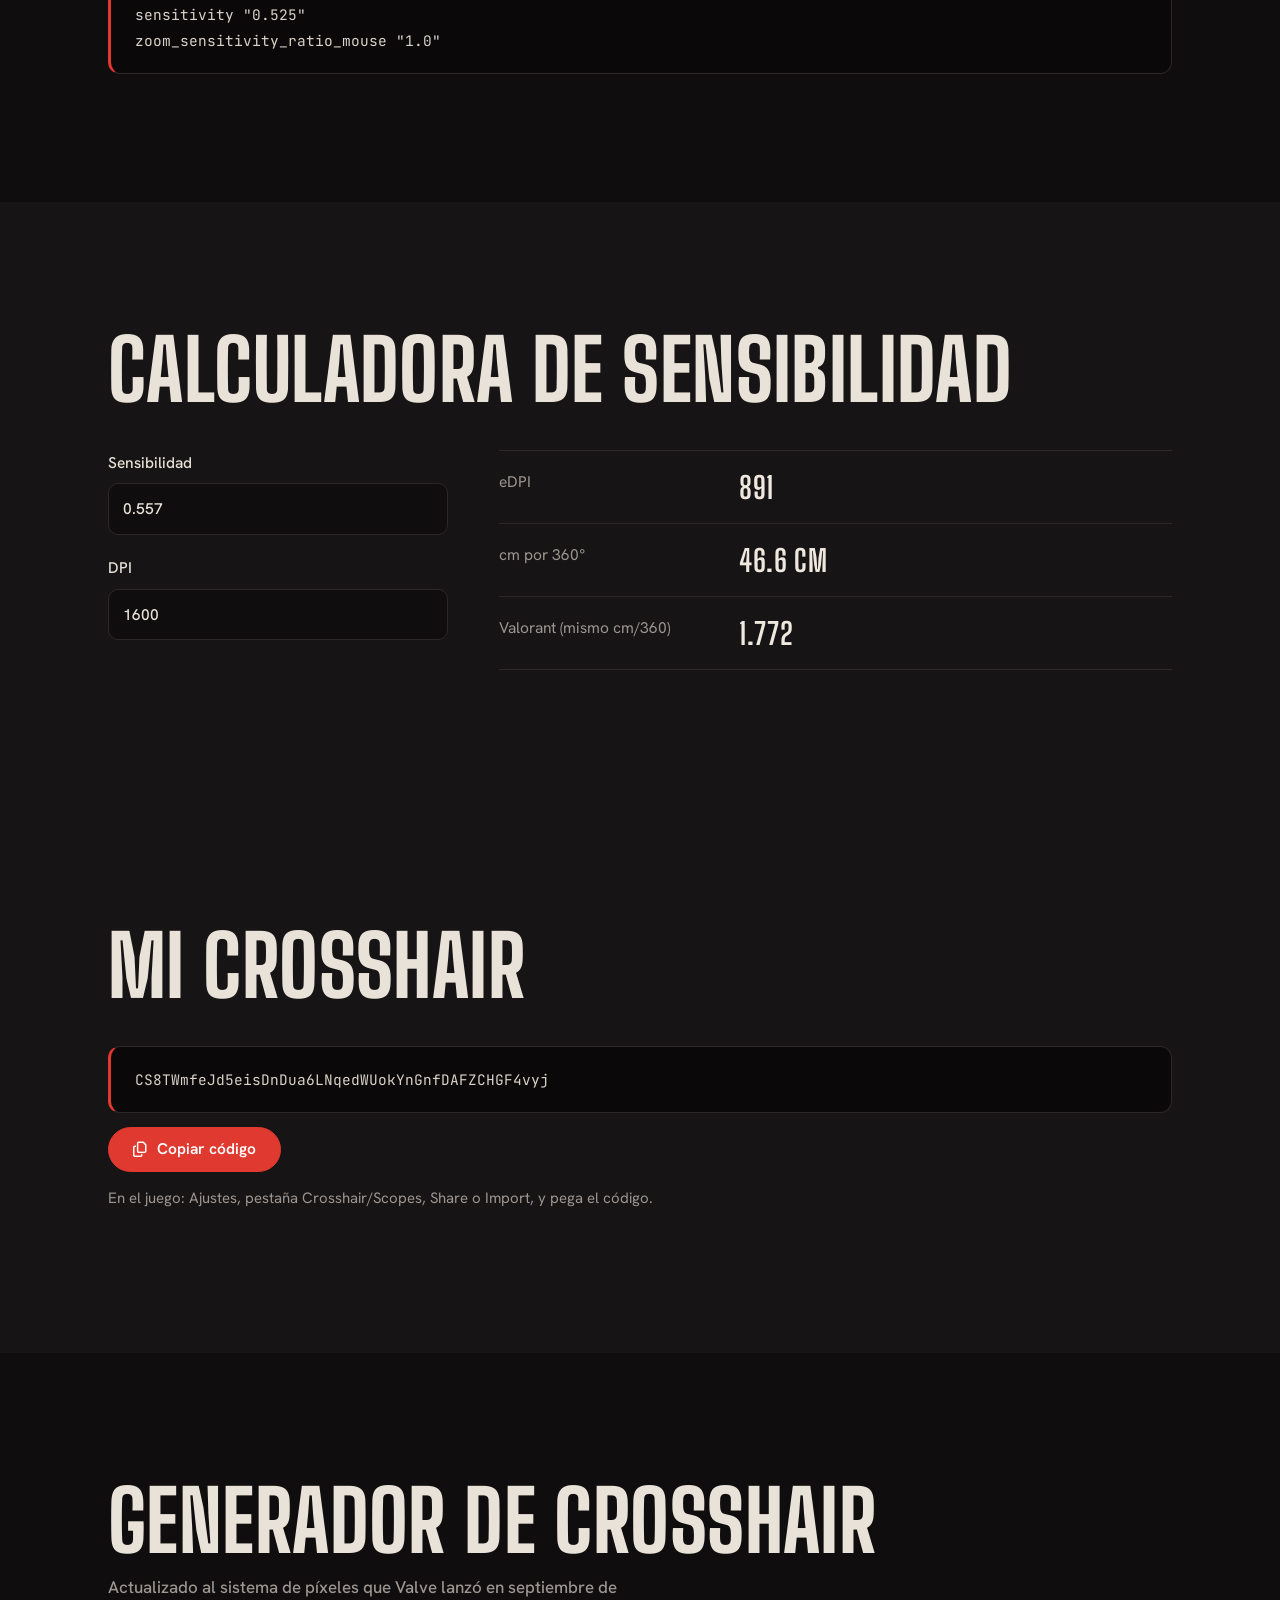
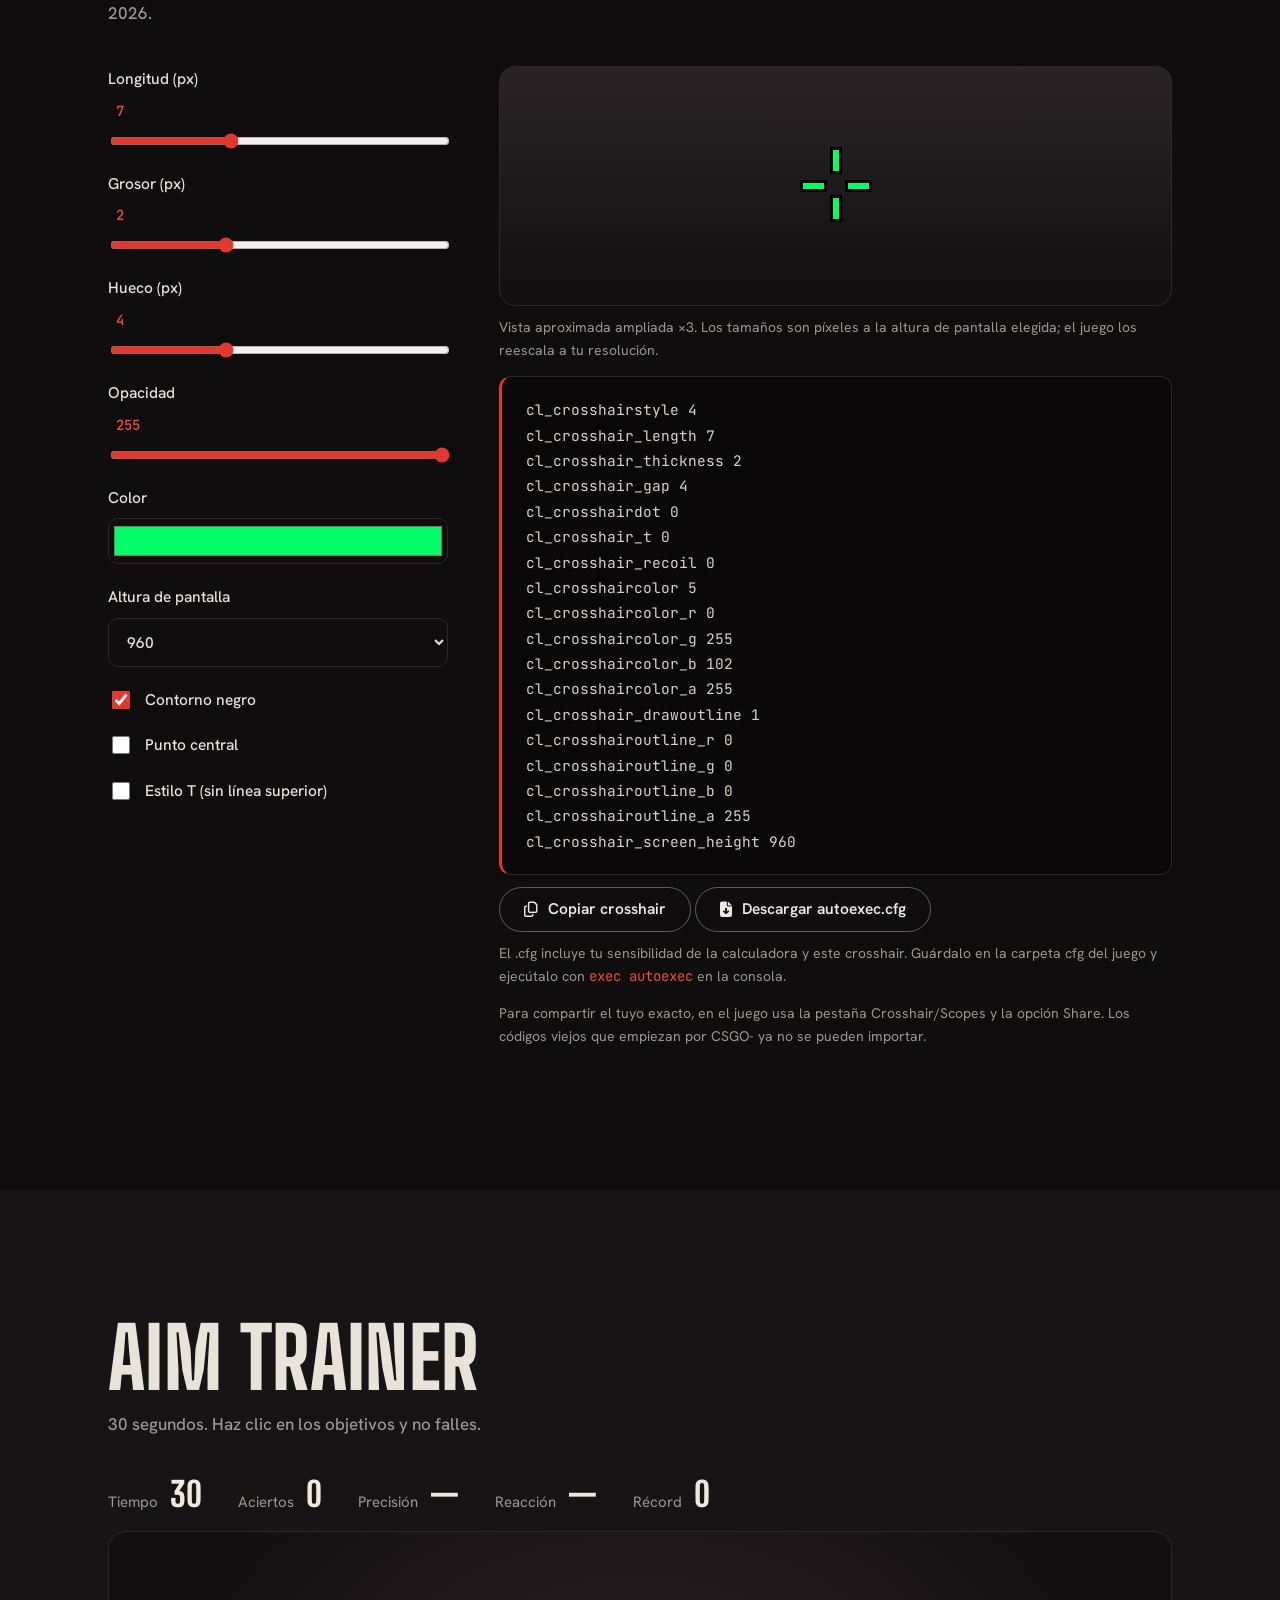
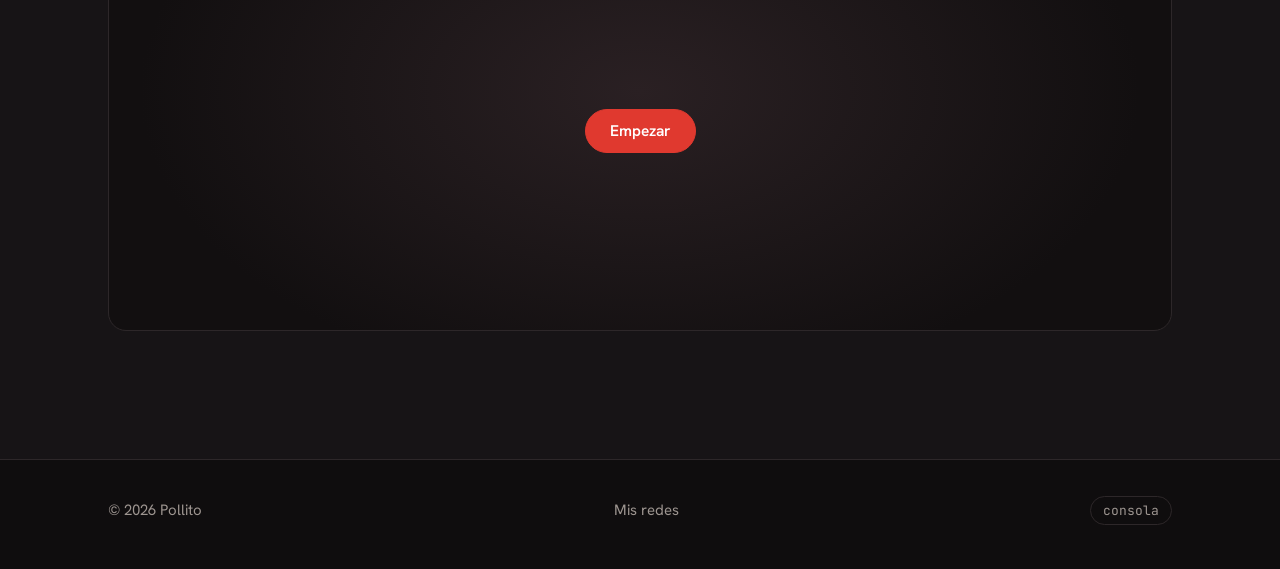
==== commit 572a228b: "." ====
--- a/cs2.html
+++ b/cs2.html
@@ -1,244 +1,103 @@
-<!DOCTYPE html>
-<html lang="es">
-<head>
-  <meta charset="utf-8" />
-  <meta name="viewport" content="width=device-width,initial-scale=1" />
-  <title>Pollito</title>
-
-  <link href="https://fonts.googleapis.com/css2?family=Poppins:wght@300;400;600;700&display=swap" rel="stylesheet">
-  <link rel="stylesheet" href="https://cdnjs.cloudflare.com/ajax/libs/font-awesome/6.5.0/css/all.min.css">
-
-  <link rel="stylesheet" href="css/style.css">
-
-  <script src="https://cdnjs.cloudflare.com/ajax/libs/gsap/3.12.0/gsap.min.js" defer></script>
-  <script src="https://cdnjs.cloudflare.com/ajax/libs/gsap/3.12.0/ScrollTrigger.min.js" defer></script>
-</head>
-<body>
-
-  <header class="nav">
-    <div class="nav-inner">
-      <div class="brand">pollito</div>
-      <nav>
-        <a href="#about">about me</a>
-        <a href="#setup">Setup</a>
-        <a href="#content">content</a>
-        <a href="#projects">projects</a>
-        <a href="#contact">contact</a>
-      </nav>
-      <a href="index.html" target="_blank" id="cta-join" class="btn-outline">
-        Go back
-      </a>
-    </div>
-  </header>
-
-  <section class="hero" id="home" aria-label="Hero">
-    <div class="hero-inner">
-      <div class="hero-left">
-        <h1 class="hero-title">I’m <span>Pollito</span></h1>
-        <p class="hero-sub">Content creator & gamer · Canary Islands · Clips, streams and configs</p>
-
-        <div class="hero-actions">
-          <a href="#content" class="btn-solid">watch content</a>
-          <a href="#projects" class="btn-link">my projects</a>
-        </div>
-
-        <div class="hero-stats">
-          <div><strong>16</strong><span>years</span></div>
-          <div><strong>CS2 / Valorant</strong><span>competition</span></div>
-          <div><strong>Canarias</strong><span>location</span></div>
-        </div>
-      </div>
-
-      <div class="hero-right">
-        <div class="portrait-wrap">
-          <img src="images/perfil.jpg" alt="Foto de Pollito" class="portrait">
-          <div class="portrait-ring"></div>
-        </div>
-        <div class="mini-player">
-          <img src="images/default-cover.jpg" alt="cover" id="mini-cover" class="mini-cover">
-          <div class="mini-meta">
-            <div id="mini-title">Legends</div>
-            <div class="mini-controls">
-              <button id="mini-prev"><i class="fas fa-backward"></i></button>
-              <button id="mini-play"><i class="fas fa-play"></i></button>
-              <button id="mini-next"><i class="fas fa-forward"></i></button>
-              <audio id="audio-player"></audio>
-            </div>
-          </div>
-        </div>
-      </div>
-    </div>
-
-    <svg class="hero-divider" width="100%" height="60" viewBox="0 0 100 20" preserveAspectRatio="none" aria-hidden="true">
-      <path d="M0,20 C20,0 80,0 100,20 L100,100 L0,100 Z" fill="#fff"></path>
-    </svg>
-  </section>
-
-  <section id="about" class="section">
-    <div class="container">
-      <div class="section-grid about-grid">
-        <div class="about-card">
-          <h2>Sobre mí</h2>
-          <p>I’m Aitor — known as <strong>Pollito</strong>. I played Counter-Strike for 3 years, but on different accounts. I started playing for fun, but I began to take it seriously a year ago.</p>
-          <ul class="about-list">
-            <li><i class="fas fa-gamepad"></i> competitive player (CS2 / Valorant)</li>
-            <li><i class="fas fa-video"></i> Streamer</li>
-            <li><i class="fas fa-cogs"></i> Configs</li>
-          </ul>
-        </div>
-
-        <div class="skills-card">
-          <h3>skills</h3>
-          <div class="skills-grid">
-            <div class="skill">video editing</div>
-            <div class="skill">Twitch streaming</div>
-            <div class="skill">game settings</div>
-            <div class="skill">Community & moderation</div>
-            <div class="skill">PC building</div>
-          </div>
-        </div>
-      </div>
-    </div>
-  </section>
-
-  <section id="setup" class="section section-alt">
-    <div class="container">
-      <h2 class="section-title center">My settings</h2>
-      <div class="setup-grid">
-        <div class="setup-card">
-          <div class="setup-icon">Sens</div>
-          <div class="setup-desc"><strong>0.557</strong><span>DPI 1600</span></div>
-        </div>
-        <div class="setup-card">
-          <div class="setup-icon">Zoom</div>
-          <div class="setup-desc"><strong>1.00</strong><span></span></div>
-        </div>
-        <div class="setup-card">
-          <div class="setup-icon">Win Sens</div>
-          <div class="setup-desc"><strong>6/11</strong><span></span></div>
-        </div>
-        <div class="setup-card">
-          <div class="setup-icon">HZ</div>
-          <div class="setup-desc"><strong>1000</strong><span></span></div>
-        </div>
-        <div class="setup-card">
-          <div class="setup-icon">Res</div>
-          <div class="setup-desc"><strong>1280x960</strong><span>4:3</span></div>
-        </div>
-        <div class="setup-card">
-          <div class="setup-icon">Mode</div>
-          <div class="setup-desc"><strong>FULLSCREEN</strong><span></span></div>
-        </div>
-      </div>
-    </div>
-  </section>
-
-  <section id="content" class="section">
-    <div class="container">
-      <h2 class="section-title">Content & Social</h2>
-      <p class="muted center">Follow my platforms - there you will find streams, clips and exclusive content.</p>
-
-      <div class="social-grid">
-        <a class="social-card" href="https://youtube.com/@pollito-p7k" target="_blank">
-          <div class="icon"><i class="fab fa-youtube"></i></div>
-          <div class="meta"><strong>YouTube</strong><span></span></div>
-        </a>
-
-        <a class="social-card" href="https://twitch.tv/aitorgs10" target="_blank">
-          <div class="icon"><i class="fab fa-twitch"></i></div>
-          <div class="meta"><strong>Twitch</strong><span></span></div>
-        </a>
-
-        <a class="social-card" href="https://www.tiktok.com/@pollito99998" target="_blank">
-          <div class="icon"><i class="fab fa-tiktok"></i></div>
-          <div class="meta"><strong>TikTok</strong><span></span></div>
-        </a>
-
-        <a class="social-card" href="https://x.com/pollito1337" target="_blank">
-          <div class="icon"><i class="fab fa-x-twitter"></i></div>
-          <div class="meta"><strong>X</strong><span></span></div>
-        </a>
-
-        <a class="social-card" href="https://instagram.com/tuusuario" target="_blank">
-          <div class="icon"><i class="fab fa-instagram"></i></div>
-          <div class="meta"><strong>Instagram</strong><span></span></div>
-        </a>
-      </div>
-    </div>
-  </section>
-
-  <section id="projects" class="section section-alt">
-    <div class="container">
-      <h2 class="section-title center">featured projects</h2>
-
-      <div class="projects-grid">
-        <article class="project-card" data-title="Clip Highlight #1" data-desc="dogshit clip" data-img="images/project1.png" data-link="https://www.twitch.tv/aitorgs10/clip/ExuberantBoxyLapwingFunRun-XCbocYmGXAchrtom">
-          <img src="images/project1.png" alt="Project 1">
-          <div class="project-meta">
-            <h3>Clip Highlight #1</h3>
-            <p>Best moments & montajes</p>
-            <button class="btn-outline open-project">Ver</button>
-          </div>
-        </article>
-
-        <article class="project-card" data-title="Clip Highlight #2" data-desc="2 hs Desert Eagle" data-img="images/project2.png" data-link="https://www.twitch.tv/aitorgs10/clip/BovineModernKangarooTBCheesePull-E47AoyQ7fmG8jhPP">
-          <img src="images/project2.png" alt="Project 2">
-          <div class="project-meta">
-            <h3>Clip Highlight #2</h3>
-            <p>Best moments & montajes</p>
-            <button class="btn-outline open-project">Ver</button>
-          </div>
-        </article>
-
-        <article class="project-card" data-title="Montaje PC" data-desc="Cs2 ACE (good clip)" data-img="images/project3.png" data-link="https://www.youtube.com/watch?v=1we2a8qryic">
-          <img src="images/project3.png" alt="Project 3">
-          <div class="project-meta">
-            <h3>Clip Highlight #3</h3>
-            <p>Best moments & montajes</p>
-            <button class="btn-outline open-project">Ver</button>
-          </div>
-        </article>
-      </div>
-    </div>
-  </section>
-
-  <section id="contact" class="section">
-
-
-        <aside class="contact-info">
-          <h3>Social</h3>
-          <ul class="contact-list">
-            <li><i class="fab fa-youtube"></i> YouTube — <a href="https://youtube.com/@pollito-p7k" target="_blank">.­</a></li>
-            <li><i class="fab fa-twitch"></i> Twitch — <a href="https://twitch.tv/aitorgs10" target="_blank">.­</a></li>
-            <li><i class="fab fa-tiktok"></i> TikTok — <a href="https://www.tiktok.com/@pollito99998" target="_blank">­.</a></li>
-          </ul>
-
-        </aside>
-      </div>
-    </div>
-  </section>
-
-  <div id="project-modal" class="modal" aria-hidden="true">
-    <div class="modal-inner">
-      <button id="modal-close" class="modal-close"><i class="fas fa-times"></i></button>
-      <img id="modal-img" src="" alt="">
-      <div class="modal-content">
-        <h3 id="modal-title"></h3>
-        <p id="modal-desc"></p>
-        <div class="modal-actions">
-          <a id="modal-link" href="#" target="_blank" class="btn-solid">open</a>
-          <button id="modal-close2" class="btn-link">close</button>
-        </div>
-      </div>
-    </div>
-  </div>
-
-  <footer class="footer">
-    <div class="footer-inner">
-      <div>© 2025 Pollito</div>
-    </div>
-  </footer>
-
-  <script src="js/script.js" defer></script>
-</body>
-</html>
+<!DOCTYPE html>
+<html lang="es">
+<head>
+<meta charset="utf-8">
+<meta name="viewport" content="width=device-width,initial-scale=1">
+<meta name="theme-color" content="#0f0d0e">
+<link rel="icon" href="data:image/svg+xml,<svg xmlns=%22http://www.w3.org/2000/svg%22 viewBox=%220 0 100 100%22><text y=%22.9em%22 font-size=%2290%22>🐥</text></svg>">
+<link rel="preconnect" href="https://fonts.googleapis.com"><link rel="preconnect" href="https://fonts.gstatic.com" crossorigin>
+<link href="https://fonts.googleapis.com/css2?family=Big+Shoulders+Display:wght@700;800;900&family=Hanken+Grotesk:wght@400;500;600;700&family=JetBrains+Mono:wght@400;500&display=swap" rel="stylesheet">
+<link rel="stylesheet" href="https://cdnjs.cloudflare.com/ajax/libs/font-awesome/6.5.0/css/all.min.css">
+<link rel="stylesheet" href="css/style.css">
+<title>Config de CS2 · Pollito</title>
+<meta name="description" content="Mi sensibilidad, resolución y ajustes de CS2, con descarga de la config.">
+</head>
+<body>
+<a class="skip" href="#main">Saltar al contenido</a>
+<header class="nav"><div class="wrap">
+  <a class="brand" href="index.html">Pollito</a>
+  <a class="btn" href="index.html">Volver al inicio</a>
+</div></header>
+
+<main id="main">
+<div class="page-head"><div class="wrap">
+  <h1>Mi config de CS2</h1>
+  <p>Llevo 3 años jugando a Counter-Strike, aunque en otras cuentas. Empecé por diversión y hace un año empecé a tomármelo en serio.</p>
+  <div class="actions">
+    <a class="btn gold" href="download/config.7z" download><i class="fas fa-download"></i> Descargar config (.7z)</a>
+    <button class="btn" id="copy"><i class="far fa-copy"></i> <span>Copiar comandos</span></button>
+  </div>
+</div></div>
+
+<section class="alt"><div class="wrap">
+  <h2>Ajustes</h2>
+  <dl class="specs">
+    <dt>Sensibilidad</dt><dd>0.525<span>DPI 1600 · eDPI 891</span></dd>
+    <dt>Zoom</dt><dd>1.00</dd>
+    <dt>Sensibilidad de Windows</dt><dd>6/11</dd>
+    <dt>Polling rate</dt><dd>2000 Hz</dd>
+    <dt>Resolución</dt><dd>1280×960<span>4:3</span></dd>
+    <dt>Modo</dt><dd>Pantalla completa</dd>
+  </dl>
+</div></section>
+
+<section><div class="wrap">
+  <h2>En consola</h2>
+<pre id="cmds">sensitivity "0.525"
+zoom_sensitivity_ratio_mouse "1.0"</pre>
+</div></section>
+<section class="alt"><div class="wrap">
+  <h2>Calculadora de sensibilidad</h2>
+  <div class="tool">
+    <div class="fields">
+      <label>Sensibilidad<input id="c-sens" type="number" step="0.001" value="0.557"></label>
+      <label>DPI<input id="c-dpi" type="number" step="50" value="1600"></label>
+    </div>
+    <dl class="specs"><dt>eDPI</dt><dd id="r-edpi"></dd><dt>cm por 360°</dt><dd id="r-cm"></dd><dt>Valorant (mismo cm/360)</dt><dd id="r-val"></dd></dl>
+  </div>
+</div></section>
+
+<section class="alt"><div class="wrap">
+  <h2>Mi crosshair</h2>
+  <pre id="mycode">CS8TWmfeJd5eisDnDua6LNqedWUokYnGnfDAFZCHGF4vyj</pre>
+  <div class="actions" style="margin-top:14px"><button class="btn gold" id="copycode"><i class="far fa-copy"></i> <span>Copiar código</span></button></div>
+  <p class="mute" style="font-size:15px;margin-top:14px">En el juego: Ajustes, pestaña Crosshair/Scopes, Share o Import, y pega el código.</p>
+</div></section>
+
+<section><div class="wrap">
+  <h2>Generador de crosshair<small>Actualizado al sistema de píxeles que Valve lanzó en septiembre de 2026.</small></h2>
+  <div class="tool">
+    <div class="fields">
+      <label>Longitud (px) <output id="o-len"></output><input id="x-len" type="range" min="0" max="20" step="1" value="7"></label>
+      <label>Grosor (px) <output id="o-th"></output><input id="x-th" type="range" min="0" max="6" step="1" value="2"></label>
+      <label>Hueco (px) <output id="o-gap"></output><input id="x-gap" type="range" min="0" max="12" step="1" value="4"></label>
+      <label>Opacidad <output id="o-a"></output><input id="x-a" type="range" min="0" max="255" step="5" value="255"></label>
+      <label>Color<input id="x-color" type="color" value="#00ff66"></label>
+      <label>Altura de pantalla
+        <select id="x-h"><option>720</option><option>768</option><option>900</option><option selected>960</option><option>1080</option><option>1440</option><option>2160</option></select></label>
+      <label class="chk"><input id="x-out" type="checkbox" checked> Contorno negro</label>
+      <label class="chk"><input id="x-dot" type="checkbox"> Punto central</label>
+      <label class="chk"><input id="x-t" type="checkbox"> Estilo T (sin línea superior)</label>
+    </div>
+    <div>
+      <div class="preview" id="preview" aria-label="Vista previa aproximada del crosshair"></div>
+      <p class="mute" style="font-size:14px;margin:-6px 0 14px">Vista aproximada ampliada ×3. Los tamaños son píxeles a la altura de pantalla elegida; el juego los reescala a tu resolución.</p>
+      <pre id="xcmds"></pre>
+      <button class="btn" id="copyx" style="margin-top:12px"><i class="far fa-copy"></i> <span>Copiar crosshair</span></button>
+      <button class="btn" id="dlcfg" style="margin-top:12px"><i class="fas fa-file-arrow-down"></i> <span>Descargar autoexec.cfg</span></button>
+      <p class="mute" style="font-size:14px;margin-top:10px">El .cfg incluye tu sensibilidad de la calculadora y este crosshair. Guárdalo en la carpeta cfg del juego y ejecútalo con <code>exec autoexec</code> en la consola.</p>
+      <p class="mute" style="font-size:14px;margin-top:14px">Para compartir el tuyo exacto, en el juego usa la pestaña Crosshair/Scopes y la opción Share. Los códigos viejos que empiezan por CSGO- ya no se pueden importar.</p>
+    </div>
+  </div>
+</div></section>
+<section class="alt"><div class="wrap">
+  <h2>Aim trainer<small>30 segundos. Haz clic en los objetivos y no falles.</small></h2>
+  <div class="hud"><span>Tiempo <b id="a-time">30</b></span><span>Aciertos <b id="a-hits">0</b></span><span>Precisión <b id="a-acc">—</b></span><span>Reacción <b id="a-rt">—</b></span><span>Récord <b id="a-best">0</b></span></div>
+  <div id="arena" class="arena"><button class="btn gold" id="a-start">Empezar</button></div>
+</div></section>
+</main>
+
+<footer><div class="wrap"><span>© <span id="year">2026</span> Pollito</span><a href="index.html#redes">Mis redes</a></div></footer>
+<script src="js/script.js" defer></script>
+</body>
+</html>
--- a/css/style.css
+++ b/css/style.css
@@ -1,218 +1,199 @@
+/* Pollito — rediseño. Rojo señal sobre negro cálido, tipografía de retransmisión. */
 :root{
-  --bg: #0b0b0b;       
-  --fg: #ffffff;       
-  --muted: #bbbbbb;    
-  --accent: #ffffff;   
-  --glass: rgba(255,255,255,0.04);
-  --card: #151515;     
-  --radius: 12px;
-  --maxw: 1100px;
-  --container-padding: 24px;
-  --shadow: 0 6px 18px rgba(0,0,0,0.6);
-  --glass-2: rgba(255,255,255,0.08);
+  --ink:#0f0d0e;--panel:#171416;--raise:#1f1b1d;--line:#2d2729;
+  --bone:#efe8de;--text:#e9e2d8;--mute:#9d9590;
+  --red:#e0392f;--red-hi:#f04c41;--maroon:#4a1c1f;
+  --wrap:1160px;--pad:clamp(20px,5vw,48px);
+  --display:"Big Shoulders Display","Arial Narrow",Impact,sans-serif;
+  --sans:"Hanken Grotesk",system-ui,"Segoe UI",Roboto,Arial,sans-serif;
+  --mono:"JetBrains Mono",ui-monospace,Consolas,monospace;
+  --ease:cubic-bezier(.2,.7,.2,1);
 }
+*{box-sizing:border-box}
+html{overflow-x:hidden;scroll-behavior:smooth;scroll-padding-top:80px;background:var(--ink)}
+body{margin:0;background:var(--ink);color:var(--text);font:400 17px/1.65 var(--sans);-webkit-font-smoothing:antialiased;text-rendering:optimizeLegibility}
+h1,h2,h3{font-family:var(--display);line-height:.95;margin:0;font-weight:800;letter-spacing:.005em}
+h2{font-size:clamp(44px,7vw,84px);margin-bottom:40px;text-transform:uppercase}
+h2 small{display:block;font:500 17px/1.5 var(--sans);text-transform:none;letter-spacing:0;color:var(--mute);margin-top:14px;max-width:52ch}
+a{color:inherit}
+:focus-visible{outline:2px solid var(--red-hi);outline-offset:3px}
+::selection{background:var(--red);color:#fff}
+.wrap{max-width:var(--wrap);margin:0 auto;padding:0 var(--pad)}
+section{padding:clamp(72px,10vw,128px) 0}
+.alt{background:var(--panel)}
+.mute{color:var(--mute)}
+.skip{position:absolute;left:-999px;top:8px;z-index:200;background:var(--red);color:#fff;padding:10px 16px;border-radius:4px;font-weight:600;text-decoration:none}
+.skip:focus{left:8px}
 
-*{box-sizing:border-box}
-html,body{height:100%}
-body{
-  margin:0;
-  background:var(--bg);
-  color:var(--fg);
-  font-family: "Poppins", system-ui, -apple-system, "Segoe UI", Roboto, "Helvetica Neue", Arial;
-  -webkit-font-smoothing:antialiased;
-  -moz-osx-font-smoothing:grayscale;
-  line-height:1.5;
+/* Navegación */
+.nav{position:fixed;inset:0 0 auto;z-index:50;background:rgba(15,13,14,.78);backdrop-filter:blur(14px) saturate(1.2);-webkit-backdrop-filter:blur(14px) saturate(1.2);border-bottom:1px solid rgba(255,255,255,.06)}
+.nav .wrap{display:flex;align-items:center;gap:28px;height:68px}
+.brand{font:800 28px/1 var(--display);text-decoration:none;margin-right:auto;text-transform:uppercase;letter-spacing:.03em;display:flex;align-items:center;gap:10px}
+.brand::before{content:"";width:10px;height:10px;border-radius:50%;background:var(--red);box-shadow:0 0 0 4px rgba(224,57,47,.2)}
+.nav nav{display:flex;gap:4px}
+.nav nav a{text-decoration:none;font-weight:500;font-size:15px;padding:8px 14px;border-radius:999px;color:var(--mute);transition:color .2s,background .2s}
+.nav nav a:hover{color:var(--bone);background:rgba(255,255,255,.06)}
+.nav-toggle{display:none;background:none;border:0;color:var(--text);font-size:22px;padding:8px;cursor:pointer}
+
+/* Botones */
+.btn{display:inline-flex;align-items:center;gap:10px;padding:12px 24px;border-radius:999px;font:600 15.5px/1.2 var(--sans);text-decoration:none;border:1px solid rgba(239,232,222,.35);background:none;color:var(--bone);cursor:pointer;transition:background .2s,color .2s,border-color .2s,transform .2s var(--ease)}
+.btn:hover{background:var(--bone);border-color:var(--bone);color:var(--ink)}
+.btn:active{transform:scale(.97)}
+.btn.gold{background:var(--red);border-color:var(--red);color:#fff}
+.btn.gold:hover{background:var(--red-hi);border-color:var(--red-hi);color:#fff}
+.actions{display:flex;flex-wrap:wrap;gap:12px}
+
+/* Portada */
+.hero{position:relative;overflow:hidden;cursor:crosshair;padding:clamp(120px,16vw,170px) 0 clamp(56px,8vw,96px);
+  background:radial-gradient(900px 520px at 88% 8%,rgba(224,57,47,.2),transparent 65%),radial-gradient(700px 400px at 0 100%,rgba(74,28,31,.55),transparent 70%)}
+.hero::after{content:"";position:absolute;inset:0;pointer-events:none;opacity:.5;mix-blend-mode:overlay;
+  background-image:url("data:image/svg+xml,%3Csvg xmlns='http://www.w3.org/2000/svg' width='160' height='160'%3E%3Cfilter id='n'%3E%3CfeTurbulence type='fractalNoise' baseFrequency='.8' numOctaves='2' stitchTiles='stitch'/%3E%3C/filter%3E%3Crect width='100%25' height='100%25' filter='url(%23n)' opacity='.35'/%3E%3C/svg%3E")}
+.hero a,.hero button,.hero input{cursor:pointer}
+.hero .wrap{position:relative;z-index:1;display:grid;grid-template-columns:minmax(0,1fr) 340px;gap:clamp(32px,5vw,72px);align-items:end}
+.hero h1{font-size:clamp(68px,19vw,248px);line-height:.8;text-transform:uppercase;letter-spacing:-.01em;color:var(--bone);margin-left:-.04em}
+.hero p.lead{max-width:36ch;font-size:clamp(18px,2vw,21px);color:var(--mute);margin:28px 0 32px}
+.facts{display:flex;flex-wrap:wrap;gap:8px;list-style:none;padding:0;margin:40px 0 0}
+.facts li{padding:6px 14px;border:1px solid var(--line);border-radius:999px;color:var(--mute);font-size:14.5px;background:rgba(255,255,255,.02)}
+.scope{position:relative;width:min(300px,78vw);aspect-ratio:1;margin:0 auto 28px}
+.scope img{position:absolute;inset:12%;width:76%;height:76%;border-radius:50%;object-fit:cover;background:var(--bone);box-shadow:0 30px 60px -20px rgba(0,0,0,.7)}
+.scope::before{content:"";position:absolute;inset:4%;border:1px solid var(--red);border-radius:50%;opacity:.7}
+.scope::after{content:"";position:absolute;inset:-2%;border:1px dashed rgba(239,232,222,.14);border-radius:50%}
+.tick{position:absolute;background:var(--red)}
+.tick.t,.tick.b{width:2px;height:14%;left:calc(50% - 1px)}
+.tick.l,.tick.r{height:2px;width:14%;top:calc(50% - 1px)}
+.tick.t{top:-3%}.tick.b{bottom:-3%}.tick.l{left:-3%}.tick.r{right:-3%}
+.hole{position:absolute;width:10px;height:10px;margin:-5px;border-radius:50%;background:radial-gradient(#000 35%,#3a3033 70%,transparent 72%);pointer-events:none;animation:fade 5s forwards}
+@keyframes fade{70%{opacity:1}to{opacity:0}}
+
+/* Reproductor */
+.player{display:grid;grid-template-columns:60px 1fr;gap:4px 14px;align-items:center;background:rgba(31,27,29,.72);backdrop-filter:blur(10px);border:1px solid rgba(255,255,255,.08);border-radius:16px;padding:12px;box-shadow:0 20px 40px -24px rgba(0,0,0,.8)}
+.player img{grid-row:span 2;width:60px;height:60px;border-radius:10px;object-fit:cover}
+.player .title{font-weight:600;font-size:15.5px;white-space:nowrap;overflow:hidden;text-overflow:ellipsis}
+.ctrl{display:flex;align-items:center;gap:2px}
+.ctrl button{background:none;border:0;color:var(--text);width:34px;height:34px;border-radius:50%;cursor:pointer;font-size:13px;transition:background .2s}
+.ctrl button:hover{background:rgba(255,255,255,.1)}
+#play{background:var(--bone);color:var(--ink)}
+#play:hover{background:#fff}
+.ctrl input{flex:1;min-width:0;accent-color:var(--red);margin-left:8px}
+
+/* Sobre mí */
+.split{display:grid;grid-template-columns:minmax(0,1.4fr) minmax(0,1fr);gap:clamp(40px,7vw,96px);align-items:start}
+.split p{margin:0;font:600 clamp(24px,3vw,34px)/1.3 var(--sans);letter-spacing:-.01em;color:var(--bone);max-width:30ch}
+.list{list-style:none;margin:0;padding:0}
+.list li{padding:16px 0;border-bottom:1px solid var(--line);font-weight:500;display:flex;justify-content:space-between;gap:16px}
+.list li:first-child{border-top:1px solid var(--line)}
+.list li::after{content:"";width:8px;height:8px;border-radius:50%;background:var(--red);align-self:center;flex:none}
+
+/* Fichas técnicas */
+.specs{display:grid;grid-template-columns:minmax(150px,240px) 1fr;margin:0;max-width:820px}
+.specs dt,.specs dd{margin:0;padding:18px 0;border-bottom:1px solid var(--line)}
+.specs dt:first-of-type,.specs dt:first-of-type+dd{border-top:1px solid var(--line)}
+.specs dt{color:var(--mute);font-size:15.5px}
+.specs dd{font:700 clamp(22px,2.6vw,30px)/1.2 var(--display);letter-spacing:.02em;text-transform:uppercase;color:var(--bone)}
+.specs dd span{font:400 15px var(--sans);text-transform:none;letter-spacing:0;color:var(--mute);margin-left:12px}
+
+/* Clips */
+.clips{display:grid;grid-template-columns:repeat(2,minmax(0,1fr));gap:20px}
+.clip{display:grid;grid-template-columns:1fr;padding:0;text-align:left;background:var(--raise);color:inherit;border:1px solid var(--line);border-radius:18px;overflow:hidden;cursor:pointer;font:inherit;transition:border-color .25s}
+.clip:hover{border-color:rgba(224,57,47,.7)}
+.clip:first-child{grid-column:1/-1}
+.clip img,.clip::before,.clip::after{grid-area:1/1}
+.clip img{display:block;width:100%;height:auto;aspect-ratio:16/9;object-fit:cover;transition:transform .6s var(--ease)}
+.clip:first-child img{aspect-ratio:21/9}
+.clip:hover img{transform:scale(1.03)}
+.clip::before{content:"";background:linear-gradient(transparent 55%,rgba(15,13,14,.6));pointer-events:none;z-index:1}
+.clip::after{content:"\f04b";font:900 18px/1 "Font Awesome 6 Free";place-self:center;width:64px;height:64px;border-radius:50%;display:grid;place-items:center;padding-left:4px;background:var(--red);color:#fff;z-index:2;opacity:0;scale:.85;transition:opacity .25s,scale .3s var(--ease);box-shadow:0 12px 30px -8px rgba(224,57,47,.8)}
+.clip:hover::after,.clip:focus-visible::after{opacity:1;scale:1}
+.clip{overflow:hidden}
+.clip h3{font-size:30px;padding:18px 22px 2px;text-transform:uppercase}
+.clip p{margin:0;padding:0 22px 20px;color:var(--mute);font-size:15px}
+
+/* Redes */
+.links{border-top:1px solid var(--line)}
+.links a{position:relative;display:grid;grid-template-columns:44px 1fr auto;align-items:center;gap:20px;padding:26px 0;border-bottom:1px solid var(--line);text-decoration:none;overflow:hidden;isolation:isolate}
+.links a::before{content:"";position:absolute;inset:0 -100vw;background:var(--red);transform:translateY(101%);transition:transform .45s var(--ease);z-index:-1}
+.links a:hover::before,.links a:focus-visible::before{transform:none}
+.links i{font-size:26px;text-align:center;color:var(--red);transition:color .3s}
+.links strong{font:800 clamp(38px,6.5vw,76px)/1 var(--display);text-transform:uppercase;letter-spacing:.01em}
+.links span{color:var(--mute);font-size:15.5px;transition:color .3s}
+.links a:hover i,.links a:hover span,.links a:focus-visible i,.links a:focus-visible span{color:#fff}
+
+/* Modal */
+dialog{border:1px solid var(--line);background:var(--panel);color:var(--text);border-radius:20px;padding:0;width:min(780px,92vw);overflow:hidden}
+dialog::backdrop{background:rgba(8,6,7,.82);backdrop-filter:blur(6px)}
+dialog img{display:block;width:100%;aspect-ratio:16/9;object-fit:cover}
+.dlg-body{padding:24px 28px 28px}
+.dlg-body h3{font-size:38px;margin-bottom:8px;text-transform:uppercase}
+.dlg-body p{margin:0 0 22px;color:var(--mute)}
+.dlg-x{position:absolute;top:12px;right:12px;width:42px;height:42px;border-radius:50%;border:0;background:rgba(15,13,14,.7);color:#fff;cursor:pointer;font-size:17px}
+
+/* Pie */
+footer{border-top:1px solid var(--line);padding:36px 0 44px;color:var(--mute);font-size:15px}
+footer .wrap{display:flex;justify-content:space-between;gap:16px;flex-wrap:wrap;align-items:center}
+footer a{text-decoration:none;transition:color .2s}
+footer a:hover{color:var(--bone)}
+.con-btn{background:none;border:1px solid var(--line);border-radius:999px;color:var(--mute);font:13px var(--mono);cursor:pointer;padding:5px 12px}
+.con-btn:hover{color:var(--bone);border-color:var(--mute)}
+
+/* Código */
+pre{margin:0;background:#0a0809;border:1px solid var(--line);border-left:3px solid var(--red);border-radius:12px;padding:20px 24px;overflow-x:auto;font:14.5px/1.75 var(--mono);color:#d9d2c8}
+code{font-family:var(--mono);color:var(--red-hi)}
+
+/* CS2 */
+.page-head{padding:clamp(120px,15vw,160px) 0 clamp(32px,5vw,56px);background:radial-gradient(800px 380px at 90% 0,rgba(224,57,47,.18),transparent 65%)}
+.page-head h1{font-size:clamp(64px,13vw,170px);line-height:.85;text-transform:uppercase;color:var(--bone)}
+.page-head p{max-width:54ch;color:var(--mute);font-size:19px;margin:24px 0 30px}
+.tool{display:grid;grid-template-columns:340px minmax(0,1fr);gap:clamp(28px,4vw,56px);align-items:start}
+.fields{display:grid;gap:20px}
+.fields label{display:grid;gap:8px;font-weight:500;font-size:15.5px}
+.fields label.chk{display:flex;gap:12px;align-items:center}
+.fields input[type=checkbox]{accent-color:var(--red);width:18px;height:18px}
+.fields input[type=number],.fields select{background:var(--ink);border:1px solid var(--line);border-radius:10px;color:var(--text);padding:12px 14px;font:inherit}
+.fields input[type=number]:focus,.fields select:focus{border-color:var(--red);outline:0}
+.fields input[type=range]{accent-color:var(--red);width:100%}
+.fields input[type=color]{width:100%;height:46px;border:1px solid var(--line);border-radius:10px;background:none;padding:3px}
+.fields output{color:var(--red-hi);margin-left:8px;font-family:var(--mono);font-size:14px}
+.preview{position:relative;height:240px;margin-bottom:16px;border:1px solid var(--line);border-radius:16px;background:linear-gradient(#2a2427,#120f10)}
+.preview i{position:absolute;display:block}
+.hud{display:flex;flex-wrap:wrap;gap:10px 36px;margin-bottom:16px;color:var(--mute);font-size:15px}
+.hud b{color:var(--bone);font:800 34px/1 var(--display);margin-left:8px}
+.arena{position:relative;height:400px;border:1px solid var(--line);border-radius:18px;overflow:hidden;cursor:crosshair;display:grid;place-items:center;user-select:none;touch-action:manipulation;background:radial-gradient(500px 300px at 50% 40%,#2a2023,#120f10)}
+.target{position:absolute;width:46px;height:46px;margin:-23px;border-radius:50%;border:0;cursor:crosshair;background:radial-gradient(var(--red) 0 18%,#120f10 20% 38%,var(--red) 40% 58%,#120f10 60% 78%,var(--red) 80%)}
+#con{position:fixed;inset:0 0 auto;z-index:100;height:42vh;display:none;flex-direction:column;background:rgba(10,8,9,.96);backdrop-filter:blur(10px);border-bottom:2px solid var(--red);font:15px/1.6 var(--mono)}
+#con.open{display:flex}
+#con-out{flex:1;overflow:auto;padding:16px 24px;white-space:pre-wrap;color:#d9d2c8}
+#con-in{border:0;border-top:1px solid var(--line);background:#0a0809;color:var(--red-hi);padding:14px 24px;font:inherit;outline:0}
+
+/* 404 */
+.nf{min-height:100vh;display:grid;place-content:center;text-align:center;padding:24px;background:radial-gradient(700px 400px at 50% 40%,rgba(224,57,47,.18),transparent 70%)}
+.nf h1{font-size:clamp(120px,30vw,320px);line-height:.8;color:var(--red)}
+
+/* Movimiento: una sola secuencia de entrada, en la portada */
+@media (prefers-reduced-motion:no-preference){
+  .hero h1{animation:rise .9s var(--ease) both}
+  .hero .wrap>div:first-child>*:not(h1){animation:rise .8s .25s var(--ease) both}
+  .hero .wrap>div:last-child{animation:rise .9s .35s var(--ease) both}
+  .tick{animation:draw .6s .8s var(--ease) both}
+  dialog[open]{animation:pop .25s var(--ease)}
+  @keyframes rise{from{opacity:0;transform:translateY(24px)}}
+  @keyframes draw{from{transform:scale(0)}}
+  @keyframes pop{from{opacity:0;transform:scale(.97)}}
 }
+@media (prefers-reduced-motion:reduce){html{scroll-behavior:auto}}
 
-.nav{
-  position:fixed;
-  top:0; left:0; right:0;
-  background:linear-gradient(180deg, rgba(11,11,11,0.9), rgba(11,11,11,0.7));
-  backdrop-filter: blur(6px);
-  border-bottom:1px solid var(--glass-2);
-  z-index:1200;
+@media (max-width:900px){
+  .hero .wrap{grid-template-columns:minmax(0,1fr)}
+  .hero .wrap>div:last-child{max-width:380px}
+  .split,.tool{grid-template-columns:minmax(0,1fr)}
 }
-.nav-inner{
-  max-width:var(--maxw);
-  margin:0 auto;
-  padding:12px var(--container-padding);
-  display:flex;
-  align-items:center;
-  gap:20px;
-  justify-content:space-between;
+@media (max-width:820px){
+  .nav-toggle{display:block}
+  .nav nav{display:none;position:absolute;top:68px;left:0;right:0;flex-direction:column;background:var(--ink);padding:8px var(--pad) 16px;border-bottom:1px solid var(--line)}
+  .nav nav.open{display:flex}
+  .nav .btn{padding:9px 16px;font-size:14px}
+  .specs{grid-template-columns:1fr}.specs dt{border:0!important;padding-bottom:0}.specs dd{padding-top:4px}
+  .clips{grid-template-columns:1fr}
+  .clip:first-child img{aspect-ratio:16/9}
+  .links a{grid-template-columns:36px 1fr;gap:14px}
+  .links span{grid-column:2}
 }
-.brand{font-weight:700;font-size:18px;letter-spacing:0.6px}
-.nav-inner nav{display:flex;gap:18px;align-items:center}
-.nav-inner nav a{
-  text-decoration:none;
-  color:var(--fg);
-  font-weight:600;
-  font-size:14px;
-  padding:8px;
-  border-radius:8px;
-  transition:all .22s;
-}
-.nav-inner nav a:hover{background:var(--glass);transform:translateY(-2px)}
-
-.btn-solid, .btn-outline, .btn-link{
-  display:inline-flex;
-  align-items:center;
-  gap:10px;
-  border-radius:10px;
-  padding:10px 14px;
-  font-weight:600;
-  text-decoration:none;
-  cursor:pointer;
-}
-.btn-solid{
-  background: var(--fg);
-  color: var(--bg);
-  border: none;
-  box-shadow: var(--shadow);
-}
-.btn-solid:hover{
-  transform: translateY(-3px);
-  background: #ddd;
-  color: #000;
-}
-.btn-outline{
-  background: transparent;
-  border: 1px solid var(--fg);
-  color: var(--fg);
-}
-.btn-outline:hover{
-  background: var(--fg);
-  color: var(--bg);
-}
-.btn-link{
-  background: transparent;
-  border: none;
-  color: var(--muted);
-}
-
-.hero{
-  padding-top:88px;
-  background:linear-gradient(180deg, #0b0b0b 0%, #151515 100%);
-  position:relative;
-  overflow:hidden;
-}
-.hero-inner{
-  max-width:var(--maxw);
-  margin:0 auto;
-  padding:48px var(--container-padding) 72px;
-  display:grid;
-  grid-template-columns: 1fr 420px;
-  gap:36px;
-  align-items:center;
-}
-.hero-left{padding-right:20px}
-.hero-title{font-size:44px;margin:0 0 6px;font-weight:700;line-height:1.02}
-.hero-title span{background:var(--fg);color:var(--bg);padding:2px 12px;border-radius:8px}
-.hero-sub{color:var(--muted);margin:0 0 18px}
-.hero-actions{display:flex;gap:12px;margin-bottom:18px}
-.hero-stats{display:flex;gap:18px;margin-top:14px}
-.hero-stats div{
-  background:var(--card);
-  padding:10px 14px;
-  border-radius:10px;
-  border:1px solid var(--glass-2);
-  min-width:120px;
-}
-.hero-stats strong{display:block;font-size:18px}
-
-.portrait-wrap{position:relative;width:220px;height:220px;margin:0 auto}
-.portrait{width:100%;height:100%;object-fit:cover;border-radius:50%;display:block;border:6px solid #151515;box-shadow:0 18px 40px rgba(0,0,0,0.5)}
-.portrait-ring{position:absolute;inset:0;border-radius:50%;box-shadow:0 0 0 6px rgba(255,255,255,0.06);pointer-events:none;transform:translateY(6px);}
-
-.mini-player{display:flex;gap:12px;align-items:center;margin-top:22px;background:var(--card);padding:10px;border-radius:12px;border:1px solid var(--glass-2)}
-.mini-cover{width:56px;height:56px;object-fit:cover;border-radius:8px}
-.mini-meta{display:flex;flex-direction:column}
-.mini-meta #mini-title{font-weight:600}
-.mini-controls button{background:transparent;border:none;padding:6px;font-size:14px;cursor:pointer;color:var(--fg)}
-
-.hero-divider{display:block;margin-top:28px}
-.section{padding:72px var(--container-padding);max-width:var(--maxw);margin:0 auto}
-.section-alt{background:#111}
-.center{text-align:center}
-.section-title{font-size:22px;margin:0 0 14px;font-weight:700;display:inline-block;border-bottom:2px solid var(--accent);padding-bottom:6px}
-.muted{color:var(--muted)}
-
-.about-grid{display:grid;grid-template-columns:1fr 360px;gap:24px;align-items:start}
-.about-card{background:transparent;padding:6px}
-.about-list{list-style:none;padding:0;margin:14px 0 0;display:flex;flex-direction:column;gap:10px}
-.about-list li{display:flex;gap:12px;align-items:center;color:var(--muted);font-weight:600}
-.skills-card{background:var(--card);padding:18px;border-radius:12px;border:1px solid var(--glass-2);box-shadow:var(--shadow)}
-.skills-grid{display:grid;grid-template-columns:repeat(2,1fr);gap:10px;margin-top:12px}
-.skill{background:#000;border:1px solid var(--glass-2);padding:10px;border-radius:8px;text-align:center;font-weight:600;color:var(--fg)}
-
-.setup-grid{display:grid;grid-template-columns:repeat(auto-fit,minmax(180px,1fr));gap:16px;margin-top:20px}
-.setup-card{
-  display:flex;gap:12px;align-items:center;
-  background:var(--card);
-  padding:14px;border-radius:12px;
-  border:1px solid var(--glass-2);
-  box-shadow:var(--shadow);
-  transition:transform .22s,box-shadow .22s
-}
-.setup-card:hover{transform:translateY(-6px);box-shadow:0 28px 60px rgba(0,0,0,0.6)}
-.setup-icon{width:56px;height:56px;border-radius:8px;background:#000;border:1px solid var(--glass-2);display:grid;place-items:center;font-weight:700;color:var(--fg)}
-.setup-desc strong{display:block}
-
-.social-grid{display:grid;grid-template-columns:repeat(auto-fit,minmax(160px,1fr));gap:14px;margin-top:22px}
-.social-card{
-  display:flex;gap:12px;align-items:center;
-  padding:14px;border-radius:12px;
-  border:1px solid var(--glass-2);
-  background:#111;
-  text-decoration:none;color:var(--fg);
-  transition:transform .18s,box-shadow .18s
-}
-.social-card:hover{transform:translateY(-6px);box-shadow:0 18px 40px rgba(0,0,0,0.5)}
-.social-card .icon{width:46px;height:46px;border-radius:10px;background:#fff;color:#000;display:grid;place-items:center;font-size:18px}
-
-.projects-grid{display:grid;grid-template-columns:repeat(auto-fit,minmax(260px,1fr));gap:18px;margin-top:18px}
-.project-card{
-  background:#111;border-radius:12px;overflow:hidden;
-  border:1px solid var(--glass-2);
-  cursor:pointer;box-shadow:var(--shadow);
-  display:flex;flex-direction:column;
-  transition:transform .18s
-}
-.project-card img{width:100%;height:160px;object-fit:cover}
-.project-meta{padding:14px;display:flex;flex-direction:column;gap:8px}
-.project-meta h3{margin:0;font-size:18px;color:var(--fg)}
-.project-meta p{margin:0;color:var(--muted)}
-
-.contact-grid{display:grid;grid-template-columns:1fr 340px;gap:22px;align-items:start}
-.contact-card{
-  background:var(--card);padding:18px;border-radius:12px;
-  border:1px solid var(--glass-2);box-shadow:var(--shadow)
-}
-.form input,.form textarea{
-  width:100%;padding:12px;border:1px solid var(--glass-2);
-  border-radius:8px;background:#000;color:var(--fg)
-}
-.form textarea{resize:vertical}
-.form-actions{display:flex;gap:10px;margin-top:10px;align-items:center}
-
-.footer{background:#111;color:#fff;padding:18px 0;margin-top:40px}
-.footer-inner{max-width:var(--maxw);margin:0 auto;padding:0 var(--container-padding);display:flex;justify-content:space-between;align-items:center}
-
-.modal{position:fixed;inset:0;display:none;place-items:center;background:rgba(0,0,0,0.8);z-index:2000}
-.modal[aria-hidden="false"]{display:grid}
-.modal-inner{background:#111;color:#fff;border-radius:12px;max-width:900px;width:90%;display:grid;grid-template-columns:1fr 380px;overflow:hidden}
-.modal-inner img{width:100%;height:100%;object-fit:cover}
-.modal-content{padding:20px}
-.modal-close{position:absolute;top:18px;right:18px;background:transparent;border:none;color:#fff;font-size:20px;cursor:pointer}
-
-@media (max-width: 980px){
-  .hero-inner{grid-template-columns:1fr;gap:22px}
-  .about-grid{grid-template-columns:1fr}
-  .contact-grid{grid-template-columns:1fr}
-  .nav-inner nav{display:none}
-}
-@media (max-width:600px){
-  .hero-title{font-size:34px}
-  .portrait-wrap{width:160px;height:160px}
-  .mini-player{display:none}
-}
